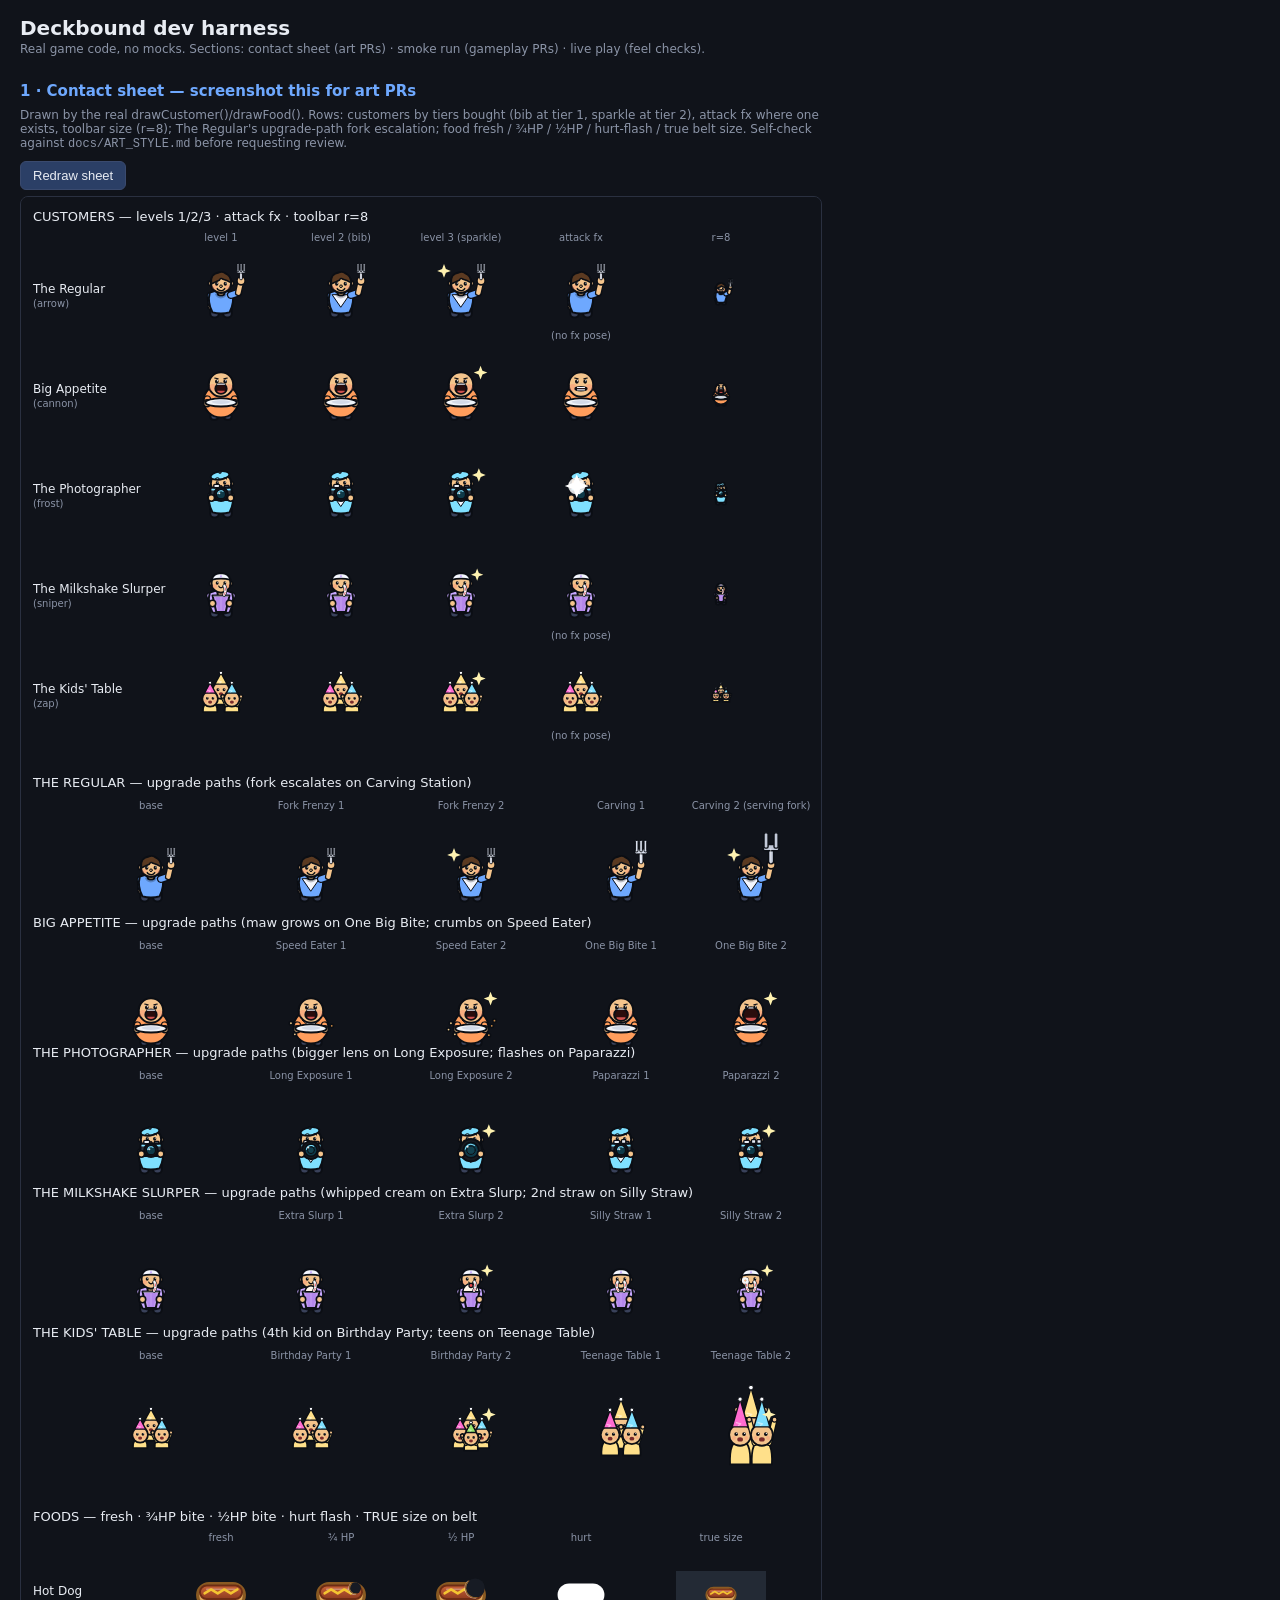
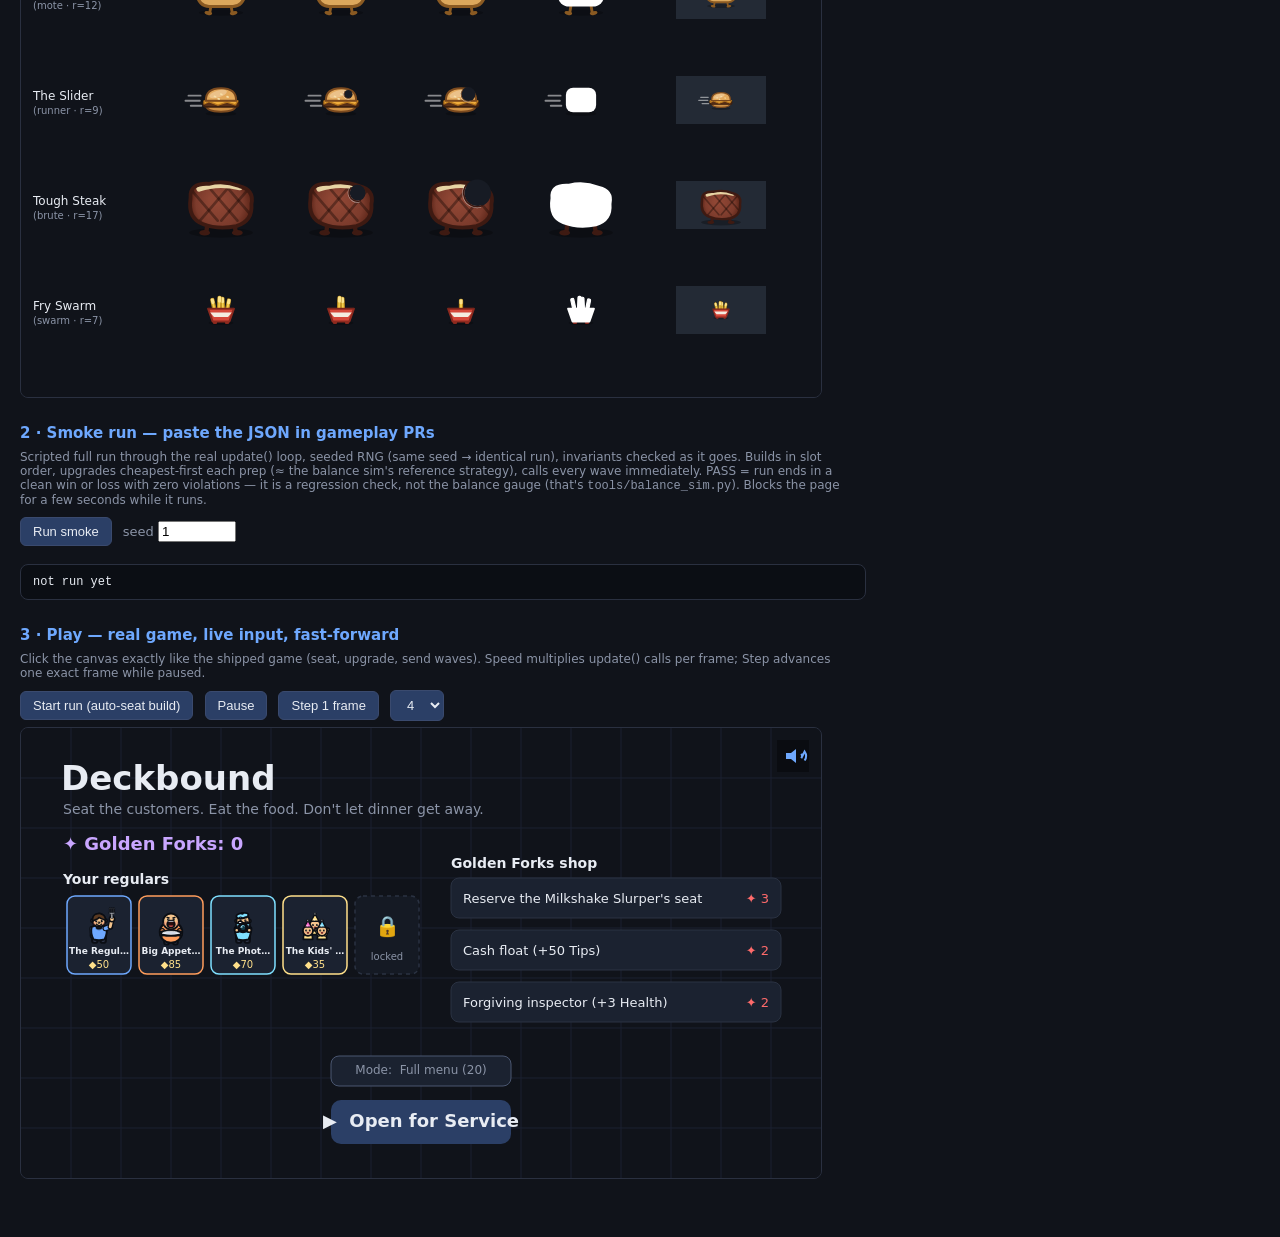
==== tools/dev/harness.html @ 26c29017 "Kids' Table signatures: the 4th kid + the teen glow-up (Issue #54 PR 4) Birthday Party t2 raises max" ====
<!DOCTYPE html>
<!--
  Deckbound dev harness — the self-serve verification tool for agents (and
  curious humans). Loads the REAL game code (../../balance.data.js + the
  ../../src/*.js modules, no copies, no mocks) and gives three things:

    1. CONTACT SHEET — every customer (levels 1/2/3, attack fx, toolbar size) and
       every food (fresh / ¾HP / ½HP / hurt / true belt size) drawn by the real
       drawCustomer()/drawFood() onto one canvas. Screenshot THIS for art PRs —
       one image, one review round, instead of per-asset back-and-forth.

    2. SMOKE RUN — plays a full scripted run through the real update() loop with
       a SEEDED RNG (same seed → same run, so a repro is a URL), checking
       invariants every few steps (currency ≥ 0, lives in range, finite enemy
       state, legal phases). Prints a JSON verdict. Paste that JSON in gameplay
       PRs.

    3. PLAY — the real game, live input, with a speed multiplier and
       frame-stepping. The page freezes the game's own rAF loop at boot and
       drives update()/render() itself, so fast-forward and stepping stay exact.

  URL params (all optional):
    ?mode=sheet | smoke | play      auto-run that section on load
    &seed=1                         RNG seed (smoke always seeds; play seeds if given)
    &build=arrow,cannon,frost,arrow tower ids placed in slot order (default = the
                                    balance sim's reference board)
    &paths=stat | signature         which upgrade path each tower takes in the smoke
                                    (default stat; signature exercises the tier-2 mechanics)
    &speed=4                        play-mode updates per frame (1/2/4/8)

  Serve the repo root (python3 -m http.server) and open
    http://localhost:PORT/tools/dev/harness.html?mode=sheet
  Dev tool only — not part of the game; safe to ignore in production.
-->
<html lang="en">
<head>
<meta charset="UTF-8" />
<meta name="viewport" content="width=device-width, initial-scale=1.0" />
<title>Deckbound dev harness</title>
<style>
  :root { --bg:#10131a; --panel:#171b24; --ink:#e8ecf3; --muted:#8b94a7; --accent:#6ea8fe; --good:#7dff9b; --bad:#ff6b6b; }
  body { margin:0; padding:16px 20px 60px; background:var(--bg); color:var(--ink);
         font-family: system-ui, -apple-system, "Segoe UI", Roboto, sans-serif; }
  h1 { font-size:20px; margin:0 0 2px; }
  h2 { font-size:15px; margin:26px 0 8px; color:var(--accent); }
  p.hint { color:var(--muted); font-size:12px; margin:2px 0 10px; max-width:820px; }
  canvas { background:var(--panel); border:1px solid #2a3040; border-radius:8px; display:block; }
  button, select { background:#2b3f66; color:var(--ink); border:1px solid #3a4a6e; border-radius:6px;
                   padding:6px 12px; font-size:13px; cursor:pointer; margin:0 6px 6px 0; }
  button:hover { background:#37518a; }
  pre { background:#0b0e14; border:1px solid #2a3040; border-radius:8px; padding:10px 12px;
        font-size:12px; max-width:820px; overflow-x:auto; white-space:pre-wrap; }
  .pass { color:var(--good); } .fail { color:var(--bad); }
</style>
</head>
<body>
<h1>Deckbound dev harness</h1>
<p class="hint">Real game code, no mocks. Sections: contact sheet (art PRs) · smoke run (gameplay PRs) · live play (feel checks).</p>

<!-- ============ 1) CONTACT SHEET ============ -->
<h2 id="sheet-title">1 · Contact sheet — screenshot this for art PRs</h2>
<p class="hint">Drawn by the real drawCustomer()/drawFood(). Rows: customers by tiers bought (bib at tier 1, sparkle at tier 2), attack fx where one exists, toolbar size (r=8); The Regular's upgrade-path fork escalation; food fresh / ¾HP / ½HP / hurt-flash / true belt size. Self-check against <code>docs/ART_STYLE.md</code> before requesting review.</p>
<button id="redraw-sheet">Redraw sheet</button>
<canvas id="sheet-canvas" width="800" height="1800"></canvas>

<!-- ============ 2) SMOKE RUN ============ -->
<h2 id="smoke-title">2 · Smoke run — paste the JSON in gameplay PRs</h2>
<p class="hint">Scripted full run through the real update() loop, seeded RNG (same seed → identical run), invariants checked as it goes. Builds in slot order, upgrades cheapest-first each prep (≈ the balance sim's reference strategy), calls every wave immediately. PASS = run ends in a clean win or loss with zero violations — it is a regression check, not the balance gauge (that's <code>tools/balance_sim.py</code>). Blocks the page for a few seconds while it runs.</p>
<button id="run-smoke">Run smoke</button>
<label style="font-size:13px;color:var(--muted)">seed <input id="smoke-seed" type="number" value="1" style="width:70px"></label>
<pre id="smoke-out">not run yet</pre>

<!-- ============ 3) PLAY ============ -->
<h2 id="play-title">3 · Play — real game, live input, fast-forward</h2>
<p class="hint">Click the canvas exactly like the shipped game (seat, upgrade, send waves). Speed multiplies update() calls per frame; Step advances one exact frame while paused.</p>
<button id="play-start">Start run (auto-seat build)</button>
<button id="play-pause">Pause</button>
<button id="play-step">Step 1 frame</button>
<select id="play-speed"><option>1</option><option>2</option><option selected>4</option><option>8</option></select>
<canvas id="game-canvas" width="800" height="450"></canvas>

<!-- Freeze the game's own rAF loop BEFORE src/main.js boots: startGameLoop()
     runs at DOMContentLoaded and would otherwise fight the harness driver. The
     harness restores real rAF for its own loop after boot. -->
<script>
  window.__realRAF = window.requestAnimationFrame.bind(window);
  window.requestAnimationFrame = function () { return 0; };
</script>
<script src="../../balance.data.js"></script>
<script src="../../src/data.js"></script>
<script src="../../src/engine.js"></script>
<script src="../../src/audio.js"></script>
<script src="../../src/art.js"></script>
<script src="../../src/render.js"></script>
<script src="../../src/main.js"></script>

<script>
(function () {
  "use strict";

  const params = new URLSearchParams(location.search);
  const DEFAULT_BUILD = ["arrow", "cannon", "frost", "arrow"];   // = the sim's reference board
  // Reference upgrade strategy (mirrors tools/balance_sim.py + tools/sim.mjs): each
  // tower commits to one fixed path and buys its two tiers cheapest-next-first.
  const SIM_PATHS = { arrow: "carvingStation", cannon: "oneBigBite", frost: "longExposure", sniper: "extraSlurp", zap: "teenageTable" };
  // The signature path per tower — ?paths=signature drives the smoke down these so
  // it exercises the tier-2 mechanics (pierce, crumb, knockback, …), not just stats.
  const SIGNATURE_PATHS = { arrow: "forkFrenzy", cannon: "speedEater", frost: "paparazzi", sniper: "sillyStraw", zap: "birthdayParty" };
  const pathMapFor = mode => (mode === "signature" ? SIGNATURE_PATHS : SIM_PATHS);
  const parsePaths = () => (params.get("paths") === "signature" ? "signature" : "stat");
  const parseBuild = () => {
    const raw = (params.get("build") || "").split(",").map(s => s.trim()).filter(Boolean);
    const valid = raw.filter(id => TOWER_BY_ID[id]);
    return valid.length ? valid : DEFAULT_BUILD;
  };

  // Deterministic RNG: swap Math.random for a seeded generator. The game only
  // calls Math.random at runtime (spawn shuffle, jitter, particles), never at
  // load, so seeding just-in-time makes whole runs reproducible.
  function mulberry32(a) {
    return function () {
      a |= 0; a = (a + 0x6D2B79F5) | 0;
      let t = Math.imul(a ^ (a >>> 15), 1 | a);
      t = (t + Math.imul(t ^ (t >>> 7), 61 | t)) ^ t;
      return ((t ^ (t >>> 14)) >>> 0) / 4294967296;
    };
  }

  /* ---------------- 1) Contact sheet ---------------- */

  function drawSheet() {
    const c = document.getElementById("sheet-canvas");
    const ctx = c.getContext("2d");
    ctx.clearRect(0, 0, c.width, c.height);
    ctx.fillStyle = "#10131a"; ctx.fillRect(0, 0, c.width, c.height);

    const label = (text, x, y, size = 10, color = "#8b94a7", align = "center") => {
      ctx.fillStyle = color; ctx.font = size + "px system-ui, sans-serif";
      ctx.textAlign = align; ctx.fillText(text, x, y); ctx.textAlign = "left";
    };
    const title = (text, y) => label(text, 12, y, 13, "#e8ecf3", "left");

    // --- Customers: one row each; cols L1, L2, L3, fx, toolbar size ---
    title("CUSTOMERS — levels 1/2/3 · attack fx · toolbar r=8", 24);
    const custCols = [200, 320, 440, 560, 700];
    const colHead = ["level 1", "level 2 (bib)", "level 3 (sparkle)", "attack fx", "r=8"];
    custCols.forEach((x, i) => label(colHead[i], x, 44));
    // fx states only exist for these two; others just show their base pose.
    const FX = { cannon: { bite: 0.8 }, frost: { firing: true } };
    TOWER_ORDER.forEach((id, row) => {
      const def = TOWER_BY_ID[id];
      const cy = 96 + row * 100;
      label(def.name, 12, cy, 12, "#e8ecf3", "left");
      label("(" + id + ")", 12, cy + 14, 10, "#8b94a7", "left");
      [1, 2, 3].forEach((lv, col) => drawCustomer(ctx, id, custCols[col], cy, 17, def.color, { level: lv }));
      drawCustomer(ctx, id, custCols[3], cy, 17, def.color, { level: 1, ...(FX[id] || {}) });
      if (!FX[id]) label("(no fx pose)", custCols[3], cy + 46);
      drawCustomer(ctx, id, custCols[4], cy, 8, def.color, { level: 1 });
    });

    // --- The Regular: upgrade-PATH art states (PR 1 vertical slice) ---
    // Carving Station escalates the fork (bigger at tier 1, large two-tine serving
    // fork at tier 2); Fork Frenzy keeps the everyday fork (its tier-2 pierce is a
    // projectile, not customer art). Bib appears at tier 1, sparkle at tier 2.
    const rpY = 590;
    title("THE REGULAR — upgrade paths (fork escalates on Carving Station)", rpY);
    const rpCols = [130, 290, 450, 600, 730];
    const rpHead = ["base", "Fork Frenzy 1", "Fork Frenzy 2", "Carving 1", "Carving 2 (serving fork)"];
    rpCols.forEach((x, i) => label(rpHead[i], x, rpY + 22));
    const rpStates = [
      { level: 1 },
      { level: 2, path: "forkFrenzy", tier: 1 },
      { level: 3, path: "forkFrenzy", tier: 2 },
      { level: 2, path: "carvingStation", tier: 1 },
      { level: 3, path: "carvingStation", tier: 2 },
    ];
    rpStates.forEach((st, i) => drawCustomer(ctx, "arrow", rpCols[i], rpY + 90, 17, TOWER_BY_ID.arrow.color, st));

    // --- Big Appetite: upgrade-PATH art states (PR 2 signatures) ---
    // One Big Bite grows the maw (bigger bite → the knockback path); Speed Eater
    // scatters more crumbs (fast, messy eater → the crumb-splash path). Bib at tier
    // 1, sparkle at tier 2, same as everyone.
    const bpY = 730;
    title("BIG APPETITE — upgrade paths (maw grows on One Big Bite; crumbs on Speed Eater)", bpY);
    const bpCols = [130, 290, 450, 600, 730];
    const bpHead = ["base", "Speed Eater 1", "Speed Eater 2", "One Big Bite 1", "One Big Bite 2"];
    bpCols.forEach((x, i) => label(bpHead[i], x, bpY + 22));
    const bpStates = [
      { level: 1 },
      { level: 2, path: "speedEater", tier: 1 },
      { level: 3, path: "speedEater", tier: 2 },
      { level: 2, path: "oneBigBite", tier: 1 },
      { level: 3, path: "oneBigBite", tier: 2 },
    ];
    bpStates.forEach((st, i) => drawCustomer(ctx, "cannon", bpCols[i], bpY + 92, 17, TOWER_BY_ID.cannon.color, st));

    // --- The Photographer: upgrade-PATH art states (PR 3 signatures) ---
    // Long Exposure deepens the lens (longer + stronger after-slow); Paparazzi adds
    // flash bulbs (freezes 2 dishes at once). Bib at tier 1, sparkle at tier 2.
    const phY = 860;
    title("THE PHOTOGRAPHER — upgrade paths (bigger lens on Long Exposure; flashes on Paparazzi)", phY);
    const phCols = [130, 290, 450, 600, 730];
    const phHead = ["base", "Long Exposure 1", "Long Exposure 2", "Paparazzi 1", "Paparazzi 2"];
    phCols.forEach((x, i) => label(phHead[i], x, phY + 22));
    const phStates = [
      { level: 1 },
      { level: 2, path: "longExposure", tier: 1 },
      { level: 3, path: "longExposure", tier: 2 },
      { level: 2, path: "paparazzi", tier: 1 },
      { level: 3, path: "paparazzi", tier: 2 },
    ];
    phStates.forEach((st, i) => drawCustomer(ctx, "frost", phCols[i], phY + 92, 17, TOWER_BY_ID.frost.color, st));

    // --- The Milkshake Slurper: upgrade-PATH art states (PR 3 signatures) ---
    // Extra Slurp mounds whipped cream (+ cherry) on the shake; Silly Straw adds a
    // second bendy straw (drains 2 dishes), with a loop at tier 2.
    const slY = 1000;
    title("THE MILKSHAKE SLURPER — upgrade paths (whipped cream on Extra Slurp; 2nd straw on Silly Straw)", slY);
    const slCols = [130, 290, 450, 600, 730];
    const slHead = ["base", "Extra Slurp 1", "Extra Slurp 2", "Silly Straw 1", "Silly Straw 2"];
    slCols.forEach((x, i) => label(slHead[i], x, slY + 22));
    const slStates = [
      { level: 1 },
      { level: 2, path: "extraSlurp", tier: 1 },
      { level: 3, path: "extraSlurp", tier: 2 },
      { level: 2, path: "sillyStraw", tier: 1 },
      { level: 3, path: "sillyStraw", tier: 2 },
    ];
    slStates.forEach((st, i) => drawCustomer(ctx, "sniper", slCols[i], slY + 92, 17, TOWER_BY_ID.sniper.color, st));

    // --- The Kids' Table: upgrade-PATH art states (PR 4 signatures) ---
    // Birthday Party t2 seats a 4th kid (4 hands); Teenage Table grows the whole
    // huddle into lanky teenagers (bigger, taller hats, longer arms).
    const ktY = 1140;
    title("THE KIDS' TABLE — upgrade paths (4th kid on Birthday Party; teens on Teenage Table)", ktY);
    const ktCols = [130, 290, 450, 600, 730];
    const ktHead = ["base", "Birthday Party 1", "Birthday Party 2", "Teenage Table 1", "Teenage Table 2"];
    ktCols.forEach((x, i) => label(ktHead[i], x, ktY + 22));
    const ktStates = [
      { level: 1 },
      { level: 2, path: "birthdayParty", tier: 1 },
      { level: 3, path: "birthdayParty", tier: 2 },
      { level: 2, path: "teenageTable", tier: 1 },
      { level: 3, path: "teenageTable", tier: 2 },
    ];
    ktStates.forEach((st, i) => drawCustomer(ctx, "zap", ktCols[i], ktY + 92, 17, TOWER_BY_ID.zap.color, st));

    // --- Foods: one row each; cols fresh, ¾HP, ½HP, hurt, true belt size ---
    const fy = 1350;
    title("FOODS — fresh · ¾HP bite · ½HP bite · hurt flash · TRUE size on belt", fy - 26);
    const foodCols = [200, 320, 440, 560, 700];
    const foodHead = ["fresh", "¾ HP", "½ HP", "hurt", "true size"];
    foodCols.forEach((x, i) => label(foodHead[i], x, fy - 6));
    Object.keys(ENEMY_TYPES).forEach((id, row) => {
      const et = ENEMY_TYPES[id];
      const cy = fy + 48 + row * 105;
      label(et.name, 12, cy, 12, "#e8ecf3", "left");
      label("(" + id + " · r=" + et.radius + ")", 12, cy + 14, 10, "#8b94a7", "left");
      const R = et.radius * 1.6;   // enlarged for inspection
      drawFood(ctx, id, foodCols[0], cy, R, et.color, et.edge, false, 0);
      drawFood(ctx, id, foodCols[1], cy, R, et.color, et.edge, false, 1);
      drawFood(ctx, id, foodCols[2], cy, R, et.color, et.edge, false, 2);
      drawFood(ctx, id, foodCols[3], cy, R, et.color, et.edge, true, 0);
      // true size on a belt-colored strip — the "reads at ~15px" check.
      ctx.fillStyle = "#232a35"; ctx.fillRect(foodCols[4] - 45, cy - 24, 90, 48);
      drawFood(ctx, id, foodCols[4], cy, et.radius, et.color, et.edge, false, 0);
    });
  }

  /* ---------------- 2) Smoke run ---------------- */

  function runSmoke(seed, build, pathMode = "stat") {
    const pathMap = pathMapFor(pathMode);
    const t0 = performance.now();
    const violations = [], errors = [];
    const realRandom = Math.random;
    Math.random = mulberry32(seed);
    let steps = 0;
    const STEP_CAP = 60 * 60 * 30;   // 30 sim-minutes — a run should end long before
    try {
      META = freshMeta();            // deterministic meta: base 4 towers, no perks
      chosenEndless = false;
      startRun();
      let nextSlot = 0;
      const check = () => {
        if (game.currency < 0) violations.push("currency " + game.currency + " < 0 @step " + steps);
        if (game.lives < 0 || game.lives > game.maxLives) violations.push("lives " + game.lives + " out of [0," + game.maxLives + "] @step " + steps);
        if (!["prep", "wave", "won", "lost"].includes(game.phase)) violations.push("illegal phase '" + game.phase + "' @step " + steps);
        for (const e of game.enemies) {
          if (!Number.isFinite(e.x) || !Number.isFinite(e.y) || !Number.isFinite(e.hp)) {
            violations.push("non-finite enemy state @step " + steps); break;
          }
        }
      };
      // Prep policy ≈ the sim's reference strategy: fill slots in build order as
      // affordable, then spend spare Tips on the cheapest upgrade, then call the wave.
      const prep = () => {
        while (nextSlot < SLOTS.length && nextSlot < build.length) {
          const id = build[nextSlot];
          if (game.currency < TOWER_BY_ID[id].cost) break;
          game.selectedType = id;
          tryBuild(nextSlot);
          nextSlot++;
        }
        for (;;) {
          // Only towers whose chosen path still has a next tier — guards a missing
          // id or a maxed/locked path so a future tower without a mapping won't crash.
          const cands = game.towers.filter(t => { const p = pathMap[t.typeId]; return p && nextTier(t, p); });
          if (!cands.length) break;
          const cost = t => nextTier(t, pathMap[t.typeId]).cost;
          const t = cands.reduce((a, b) => cost(a) <= cost(b) ? a : b);
          if (game.currency < cost(t)) break;
          tryUpgrade(t, pathMap[t.typeId]);
        }
      };
      while (steps < STEP_CAP && game.phase !== "won" && game.phase !== "lost") {
        if (game.phase === "prep") { prep(); startNextWave(); }
        update(STEP);
        steps++;
        if (steps % 6 === 0) check();
      }
      check();
      if (game.phase !== "won" && game.phase !== "lost") violations.push("run did not terminate within " + STEP_CAP + " steps");
    } catch (err) {
      errors.push(String(err && err.stack || err));
    } finally {
      Math.random = realRandom;
    }
    render();   // leave the end screen visible on the game canvas
    const last = game.lastRun || {};
    const result = {
      verdict: (violations.length === 0 && errors.length === 0) ? "PASS" : "FAIL",
      seed, paths: pathMode, build: build.join(","),
      outcome: game.phase,
      waveReached: last.wave != null ? last.wave : game.waveIndex + 1,
      dishesEaten: last.killed != null ? last.killed : game.killed,
      livesLeft: game.lives,
      tipsLeft: game.currency,
      steps, simMinutes: +(steps / 3600).toFixed(1),
      violations, errors,
      ms: Math.round(performance.now() - t0),
    };
    return result;
  }

  function smokeToPage(result) {
    const out = document.getElementById("smoke-out");
    out.textContent = JSON.stringify(result, null, 2);
    out.className = result.verdict === "PASS" ? "pass" : "fail";
    document.title = "SMOKE " + result.verdict + " — Deckbound harness";
    console.log("SMOKE_RESULT " + JSON.stringify(result));
  }

  /* ---------------- 3) Play driver ---------------- */

  const play = { on: false, speed: parseInt(params.get("speed") || "4", 10) || 4 };
  function playLoop() {
    if (play.on) {
      for (let i = 0; i < play.speed; i++) update(STEP);
      render();
    }
    window.__realRAF(playLoop);
  }
  function startPlay(build) {
    if (params.get("seed")) Math.random = mulberry32(parseInt(params.get("seed"), 10) || 1);
    META = freshMeta();
    startRun();
    // Auto-seat the build so a feel-check starts instantly; play on from there.
    let slot = 0;
    for (const id of build) {
      if (slot >= SLOTS.length || game.currency < TOWER_BY_ID[id].cost) break;
      game.selectedType = id;
      tryBuild(slot++);
    }
    play.on = true;
    render();
  }

  /* ---------------- boot ---------------- */

  window.addEventListener("DOMContentLoaded", () => {
    // main.js's DOMContentLoaded already ran (registered first): canvas wired,
    // input live, its rAF loop dead thanks to the boot stub. Restore real rAF
    // for the harness driver.
    window.requestAnimationFrame = window.__realRAF;
    drawSheet();
    render();   // show the hub on the game canvas

    document.getElementById("redraw-sheet").addEventListener("click", drawSheet);
    document.getElementById("run-smoke").addEventListener("click", () => {
      const seed = parseInt(document.getElementById("smoke-seed").value, 10) || 1;
      smokeToPage(runSmoke(seed, parseBuild(), parsePaths()));
    });
    document.getElementById("play-start").addEventListener("click", () => startPlay(parseBuild()));
    document.getElementById("play-pause").addEventListener("click", (e) => {
      play.on = !play.on; e.target.textContent = play.on ? "Pause" : "Resume";
    });
    document.getElementById("play-step").addEventListener("click", () => { update(STEP); render(); });
    document.getElementById("play-speed").addEventListener("change", (e) => { play.speed = parseInt(e.target.value, 10); });
    playLoop();

    const mode = params.get("mode");
    if (mode === "sheet") document.getElementById("sheet-title").scrollIntoView();
    if (mode === "play") { startPlay(parseBuild()); document.getElementById("play-title").scrollIntoView(); }
    if (mode === "smoke") {
      document.getElementById("smoke-title").scrollIntoView();
      const seed = parseInt(params.get("seed") || "1", 10) || 1;
      document.getElementById("smoke-seed").value = seed;
      // defer one tick so the page paints before the synchronous run blocks
      setTimeout(() => smokeToPage(runSmoke(seed, parseBuild(), parsePaths())), 30);
    }
  });
})();
</script>
</body>
</html>
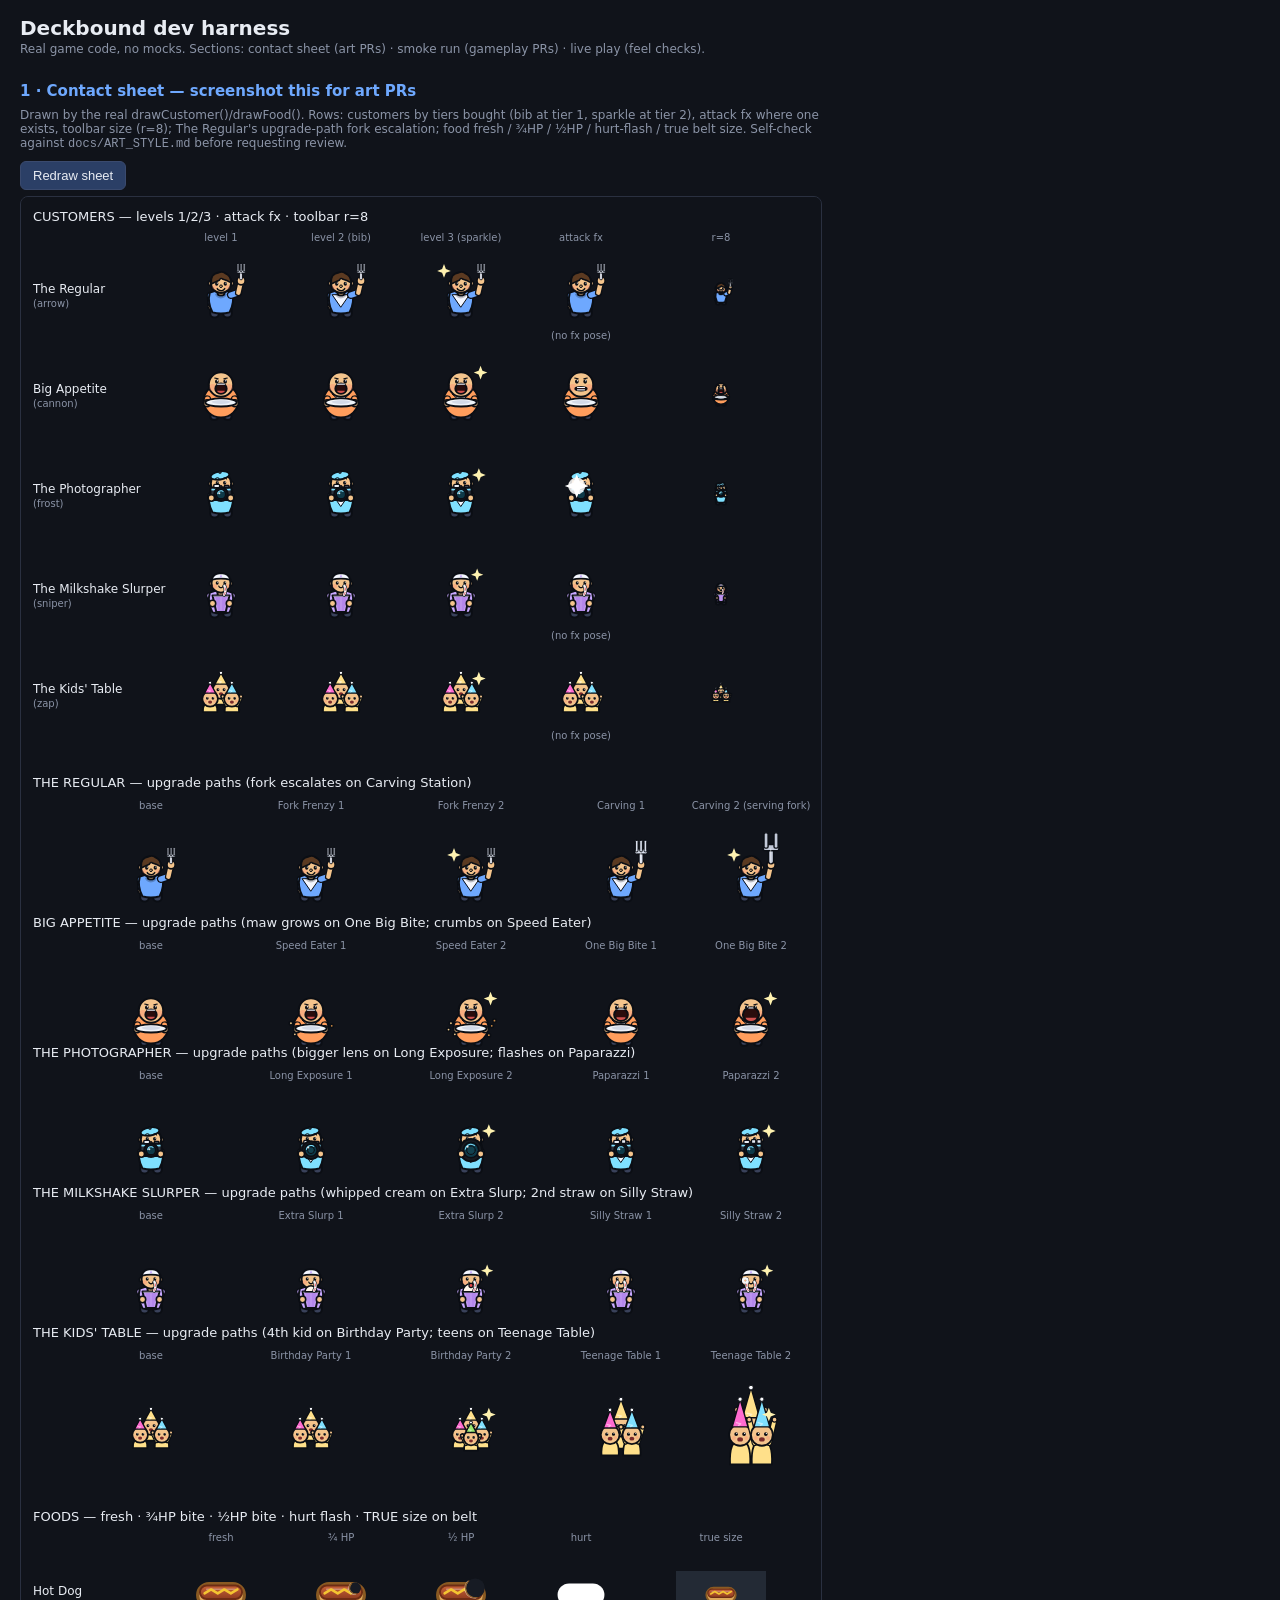
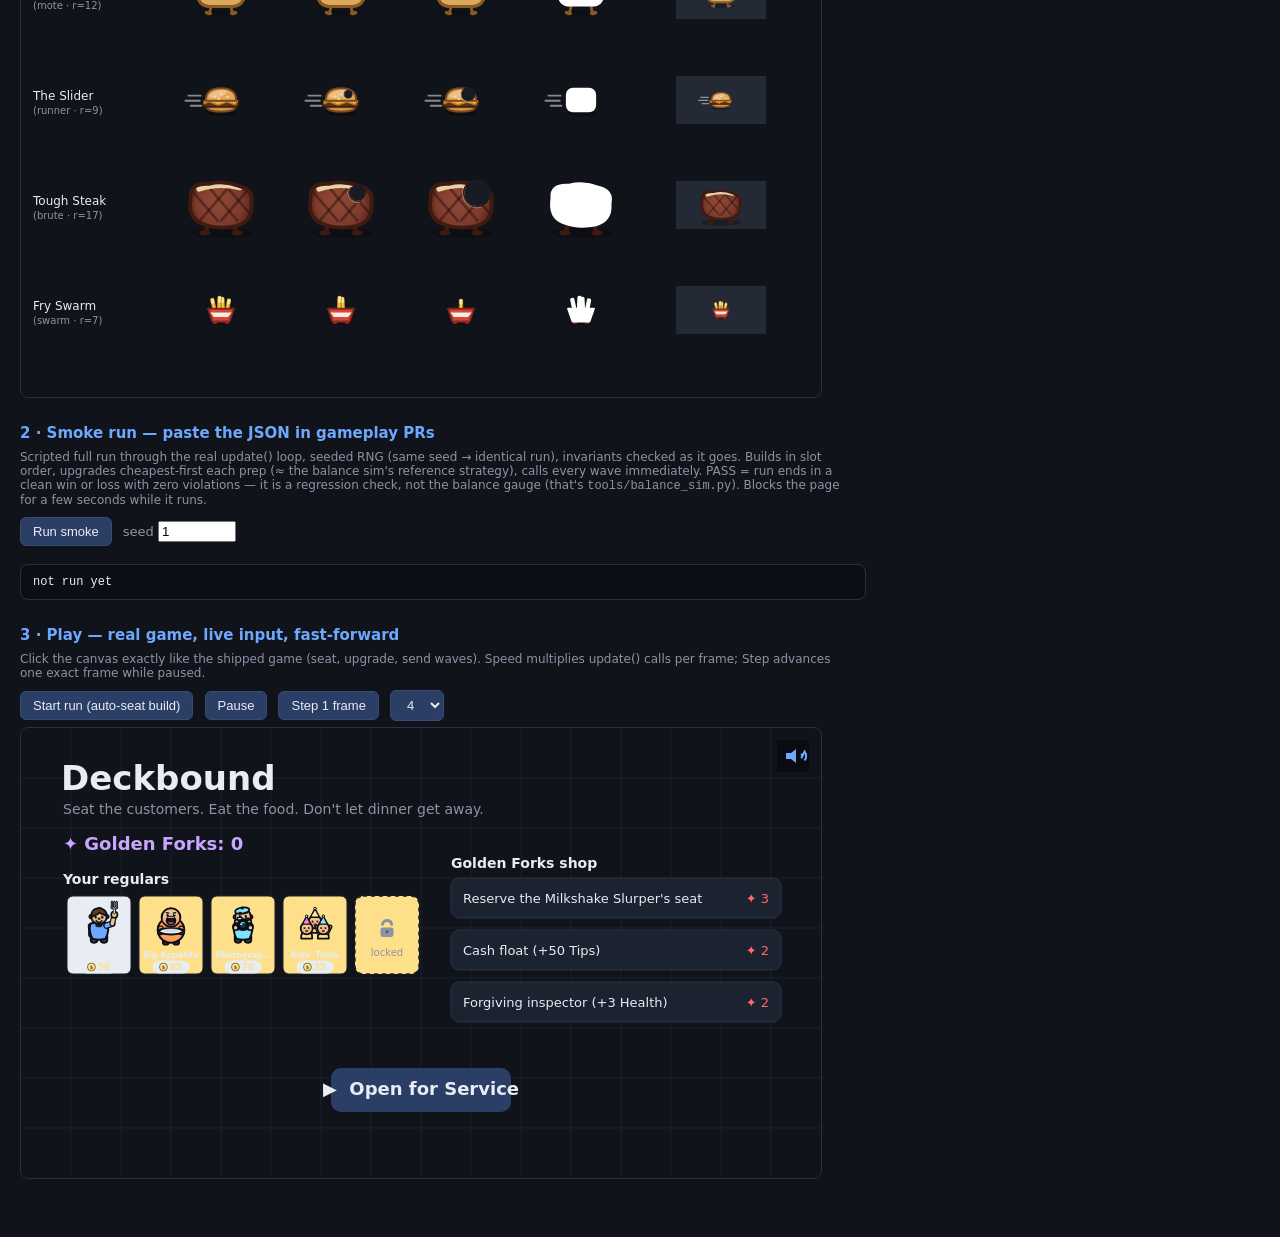
==== commit 4de53561: "Audio pass: bespoke tower/signature/economy sounds (Issue #64) Every tower sounds like its attack; a" ====
--- a/tools/dev/harness.html
+++ b/tools/dev/harness.html
@@ -20,7 +20,7 @@
        drives update()/render() itself, so fast-forward and stepping stay exact.
 
   URL params (all optional):
-    ?mode=sheet | smoke | play      auto-run that section on load
+    ?mode=sheet | smoke | play | sounds   auto-run that section on load
     &seed=1                         RNG seed (smoke always seeds; play seeds if given)
     &build=arrow,cannon,frost,arrow tower ids placed in slot order (default = the
                                     balance sim's reference board)
@@ -86,13 +86,17 @@
   window.__realRAF = window.requestAnimationFrame.bind(window);
   window.requestAnimationFrame = function () { return 0; };
 </script>
-<script src="../../balance.data.js"></script>
-<script src="../../src/data.js"></script>
-<script src="../../src/engine.js"></script>
-<script src="../../src/audio.js"></script>
-<script src="../../src/art.js"></script>
-<script src="../../src/render.js"></script>
-<script src="../../src/main.js"></script>
+<script>
+  // Cache-bust the game scripts so a warm browser can't serve STALE src during
+  // verification (this bit two prior sessions — the harness has no gen_balance
+  // ?v= stamps like index.html does). Date.now() forces a fresh fetch each load;
+  // document.write keeps the strict load order (data → engine → audio → art →
+  // render → main) that plain-globals boot depends on.
+  var __cb = "?cb=" + Date.now();
+  ["../../balance.data.js", "../../src/data.js", "../../src/engine.js", "../../src/audio.js",
+   "../../src/art.js", "../../src/render.js", "../../src/main.js"]
+    .forEach(function (s) { document.write('<script src="' + s + __cb + '"><\/script>'); });
+</script>
 
 <script>
 (function () {
@@ -269,37 +273,40 @@
 
   /* ---------------- 2) Smoke run ---------------- */
 
-  function runSmoke(seed, build, pathMode = "stat") {
+  function runSmoke(seed, build, pathMode = "stat", mapId = null) {
     const pathMap = pathMapFor(pathMode);
     const t0 = performance.now();
     const violations = [], errors = [];
     const realRandom = Math.random;
     Math.random = mulberry32(seed);
     let steps = 0;
-    const STEP_CAP = 60 * 60 * 30;   // 30 sim-minutes — a run should end long before
+    const STEP_CAP = 60 * 60 * 60;   // 60 sim-minutes — endless runs always end in
+                                     // defeat eventually; this is a generous safety bound
     try {
       META = freshMeta();            // deterministic meta: base 4 towers, no perks
-      chosenEndless = false;
+      loadMap(mapId);                // map platform: null -> default maps[0] (blueplate)
       startRun();
       let nextSlot = 0;
       const check = () => {
         if (game.currency < 0) violations.push("currency " + game.currency + " < 0 @step " + steps);
         if (game.lives < 0 || game.lives > game.maxLives) violations.push("lives " + game.lives + " out of [0," + game.maxLives + "] @step " + steps);
-        if (!["prep", "wave", "won", "lost"].includes(game.phase)) violations.push("illegal phase '" + game.phase + "' @step " + steps);
+        if (!["prep", "wave", "lost"].includes(game.phase)) violations.push("illegal phase '" + game.phase + "' @step " + steps);
         for (const e of game.enemies) {
           if (!Number.isFinite(e.x) || !Number.isFinite(e.y) || !Number.isFinite(e.hp)) {
             violations.push("non-finite enemy state @step " + steps); break;
           }
         }
       };
-      // Prep policy ≈ the sim's reference strategy: fill slots in build order as
+      // Prep policy ≈ the sim's reference strategy: build at the map's simAnchors
+      // (the former slot coordinates, in order — free placement has no slots) as
       // affordable, then spend spare Tips on the cheapest upgrade, then call the wave.
+      const anchors = MAP.simAnchors;
       const prep = () => {
-        while (nextSlot < SLOTS.length && nextSlot < build.length) {
+        while (nextSlot < anchors.length && nextSlot < build.length) {
           const id = build[nextSlot];
           if (game.currency < TOWER_BY_ID[id].cost) break;
           game.selectedType = id;
-          tryBuild(nextSlot);
+          tryBuild(anchors[nextSlot].x, anchors[nextSlot].y);
           nextSlot++;
         }
         for (;;) {
@@ -313,14 +320,14 @@
           tryUpgrade(t, pathMap[t.typeId]);
         }
       };
-      while (steps < STEP_CAP && game.phase !== "won" && game.phase !== "lost") {
+      while (steps < STEP_CAP && game.phase !== "lost") {
         if (game.phase === "prep") { prep(); startNextWave(); }
         update(STEP);
         steps++;
         if (steps % 6 === 0) check();
       }
       check();
-      if (game.phase !== "won" && game.phase !== "lost") violations.push("run did not terminate within " + STEP_CAP + " steps");
+      if (game.phase !== "lost") violations.push("run did not terminate within " + STEP_CAP + " steps");
     } catch (err) {
       errors.push(String(err && err.stack || err));
     } finally {
@@ -361,19 +368,89 @@
     }
     window.__realRAF(playLoop);
   }
-  function startPlay(build) {
+  function startPlay(build, mapId = null) {
     if (params.get("seed")) Math.random = mulberry32(parseInt(params.get("seed"), 10) || 1);
     META = freshMeta();
+    loadMap(mapId);   // map platform: null -> default maps[0] (diner)
     startRun();
     // Auto-seat the build so a feel-check starts instantly; play on from there.
+    // Seats go at the active map's simAnchors (free placement — no fixed slots).
+    const anchors = MAP.simAnchors;
     let slot = 0;
     for (const id of build) {
-      if (slot >= SLOTS.length || game.currency < TOWER_BY_ID[id].cost) break;
+      if (slot >= anchors.length || game.currency < TOWER_BY_ID[id].cost) break;
       game.selectedType = id;
-      tryBuild(slot++);
+      tryBuild(anchors[slot].x, anchors[slot].y);
+      slot++;
     }
     play.on = true;
     render();
+  }
+
+  /* ---------------- 4) Sound board (audio pass, Issue #64) ---------------- */
+  // The audio "contact sheet": every audio event with a play button. Buttons
+  // satisfy the AudioContext user-gesture rule; each click unlocks audio, clears
+  // the throttle so repeats always sound, then fires the event. 100% procedural
+  // Web Audio — no files. Audition the whole pass here in one review round.
+  function buildSoundBoard() {
+    const A = audio, ring = (fn) => { A.unlock(); A._last = {}; fn(); };
+    const rows = [
+      ["TOWER ATTACKS  (base + upgrade paths)", null],
+      ["The Regular — light fork tink", () => A.shoot("arrow", null)],
+      ["  Fork Frenzy — rapid fork flurry", () => A.shoot("arrow", "forkFrenzy")],
+      ["  Carving Station — heavier shink", () => A.shoot("arrow", "carvingStation")],
+      ["Big Appetite — ONE big wet CHOMP", () => A.shoot("cannon", null)],
+      ["The Photographer — shutter + flash", () => A.shoot("frost", null)],
+      ["  Long Exposure — slow, drawn-out shutter", () => A.shoot("frost", "longExposure")],
+      ["The Milkshake Slurper — straw slurp", () => A.shoot("sniper", null)],
+      ["  Extra Slurp — deeper gulp", () => A.shoot("sniper", "extraSlurp")],
+      ["  Silly Straw — two gurgling straws", () => A.shoot("sniper", "sillyStraw")],
+      ["The Kids' Table — grabby-hand pats", () => A.shoot("zap", null)],
+      ["  Teenage Table — lower, bored grabs", () => A.shoot("zap", "teenageTable")],
+      ["SIGNATURE EVENTS", null],
+      ["Speed Eater — crumb-scatter crunch", () => A.crumb()],
+      ["One Big Bite — ptooey (heavy dish, near)", () => A.knockback(0.6)],
+      ["One Big Bite — ptooey (light dish, far)", () => A.knockback(2)],
+      ["Paparazzi — double-shutter burst", () => { A.shoot("frost", "paparazzi"); A.doubleFreeze(); }],
+      ["Birthday Party — party-horn accent", () => A.fourthHand()],
+      ["ECONOMY", null],
+      ["Place — chair-scoot seating", () => A.place()],
+      ["Sell — cash-register cha-ching", () => A.sell()],
+      ["Build — confirm blip", () => A.build()],
+      ["Buy in shop — two-note", () => A.buy()],
+      ["Upgrade — order-up service bell", () => A.upgrade()],
+      ["Deny — nope", () => A.deny()],
+      ["Call wave", () => A.waveStart()],
+      ["COMBAT / RUN", null],
+      ["Bite hit (non-lethal)", () => A.hit()],
+      ["Kill — crunch + gulp", () => A.kill()],
+      ["Leak — wasted-meal trombone", () => A.leak()],
+      ["Shut down (lose)", () => A.lose()],
+    ];
+    const sec = document.createElement("section");
+    sec.id = "sounds-section";
+    sec.innerHTML = '<h2>4 · Sound board — audition the audio pass (#64)</h2>'
+      + '<p class="hint">Click any button to hear it. 100% procedural Web Audio, no files. '
+      + 'Everything routes through a shared limiter and repeat-heavy events are throttled.</p>';
+    const grid = document.createElement("div");
+    grid.style.cssText = "display:grid;grid-template-columns:repeat(auto-fill,minmax(300px,1fr));gap:6px;max-width:940px";
+    for (const [label, fn] of rows) {
+      if (!fn) {
+        const h = document.createElement("div");
+        h.textContent = label;
+        h.style.cssText = "grid-column:1/-1;margin-top:14px;font-weight:700;color:#8fd0ff;border-bottom:1px solid #2a3040;padding-bottom:3px";
+        grid.appendChild(h); continue;
+      }
+      const b = document.createElement("button");
+      b.textContent = "▶  " + label.trim();
+      b.style.cssText = "text-align:left;padding:8px 11px;cursor:pointer;white-space:nowrap;overflow:hidden;text-overflow:ellipsis";
+      b.addEventListener("click", () => ring(fn));
+      grid.appendChild(b);
+    }
+    sec.appendChild(grid);
+    const firstH2 = [...document.body.children].find((el) => el.tagName === "H2");
+    document.body.insertBefore(sec, firstH2 || null);
+    sec.scrollIntoView();
   }
 
   /* ---------------- boot ---------------- */
@@ -401,13 +478,14 @@
 
     const mode = params.get("mode");
     if (mode === "sheet") document.getElementById("sheet-title").scrollIntoView();
-    if (mode === "play") { startPlay(parseBuild()); document.getElementById("play-title").scrollIntoView(); }
+    if (mode === "play") { startPlay(parseBuild(), params.get("map")); document.getElementById("play-title").scrollIntoView(); }
+    if (mode === "sounds") buildSoundBoard();
     if (mode === "smoke") {
       document.getElementById("smoke-title").scrollIntoView();
       const seed = parseInt(params.get("seed") || "1", 10) || 1;
       document.getElementById("smoke-seed").value = seed;
       // defer one tick so the page paints before the synchronous run blocks
-      setTimeout(() => smokeToPage(runSmoke(seed, parseBuild(), parsePaths())), 30);
+      setTimeout(() => smokeToPage(runSmoke(seed, parseBuild(), parsePaths(), params.get("map"))), 30);
     }
   });
 })();
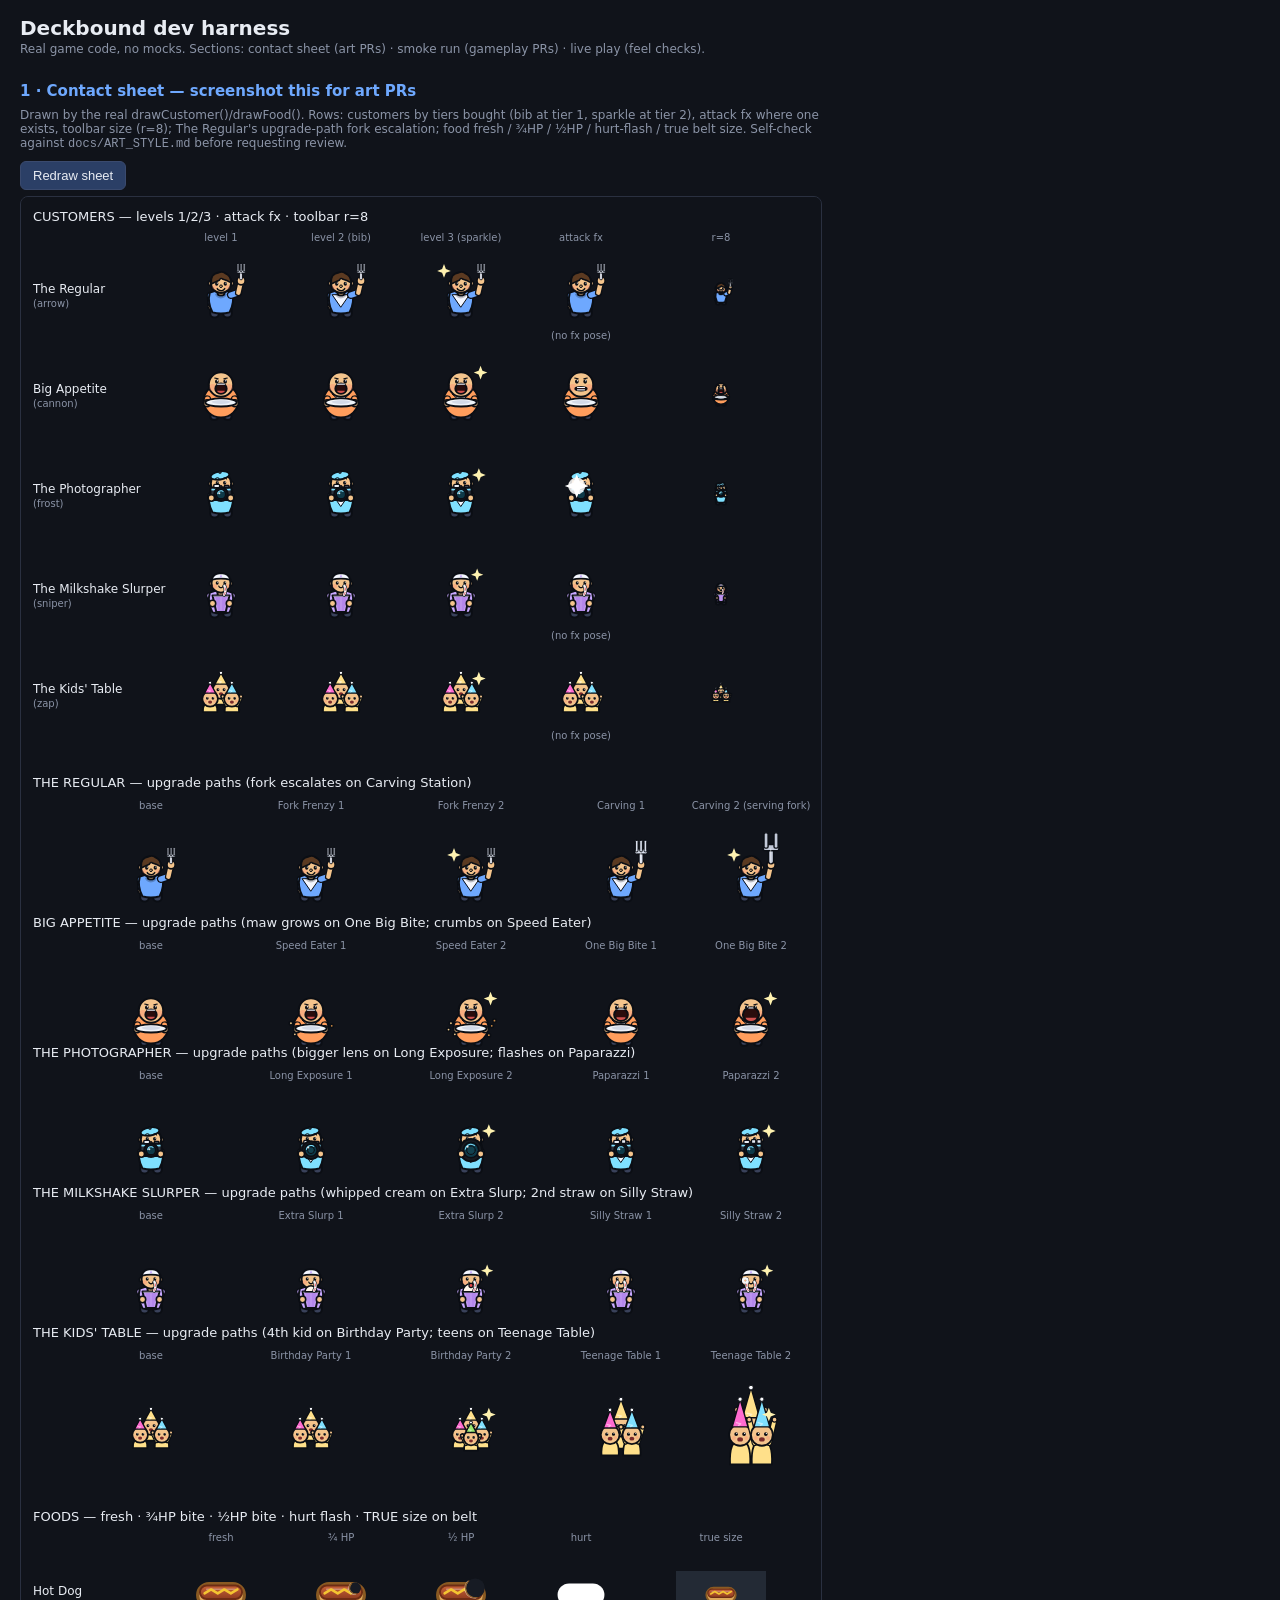
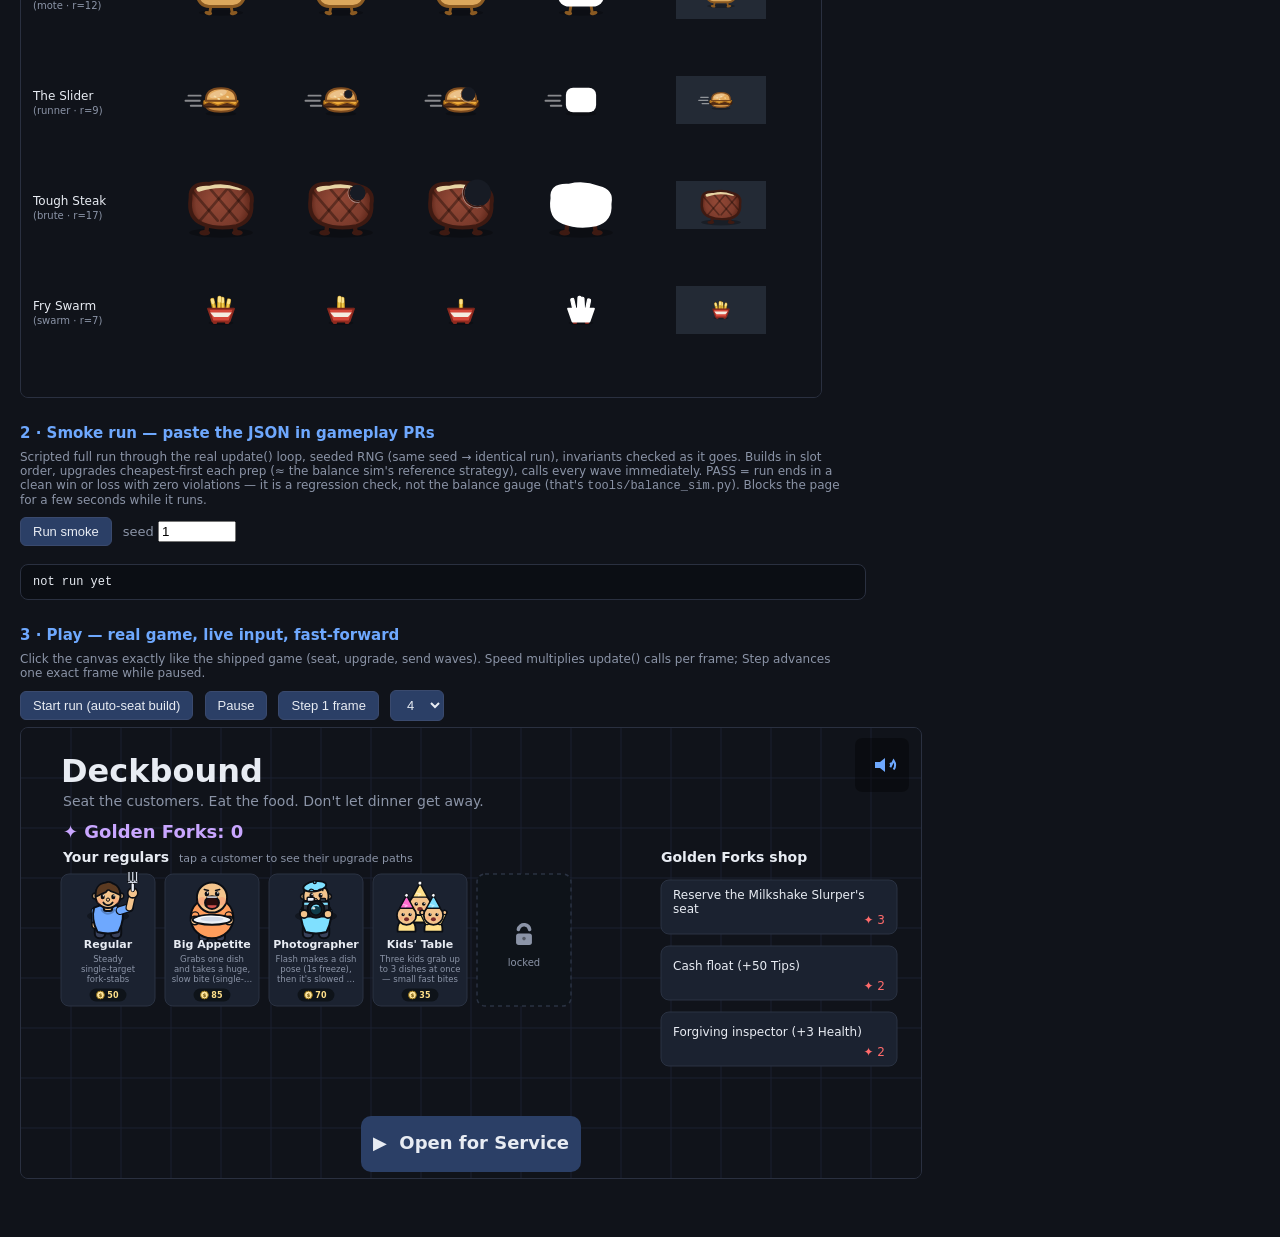
==== commit ea5d85c8: "Merge pull request #81 from TaySchub/feature/mobile-ui Mobile-first UI restructure: landscape rail +" ====
--- a/tools/dev/harness.html
+++ b/tools/dev/harness.html
@@ -77,7 +77,7 @@
 <button id="play-pause">Pause</button>
 <button id="play-step">Step 1 frame</button>
 <select id="play-speed"><option>1</option><option>2</option><option selected>4</option><option>8</option></select>
-<canvas id="game-canvas" width="800" height="450"></canvas>
+<canvas id="game-canvas" width="900" height="450"></canvas>   <!-- 900x450 design canvas (800x450 board + 100px rail), Issue #79 -->
 
 <!-- Freeze the game's own rAF loop BEFORE src/main.js boots: startGameLoop()
      runs at DOMContentLoaded and would otherwise fight the harness driver. The
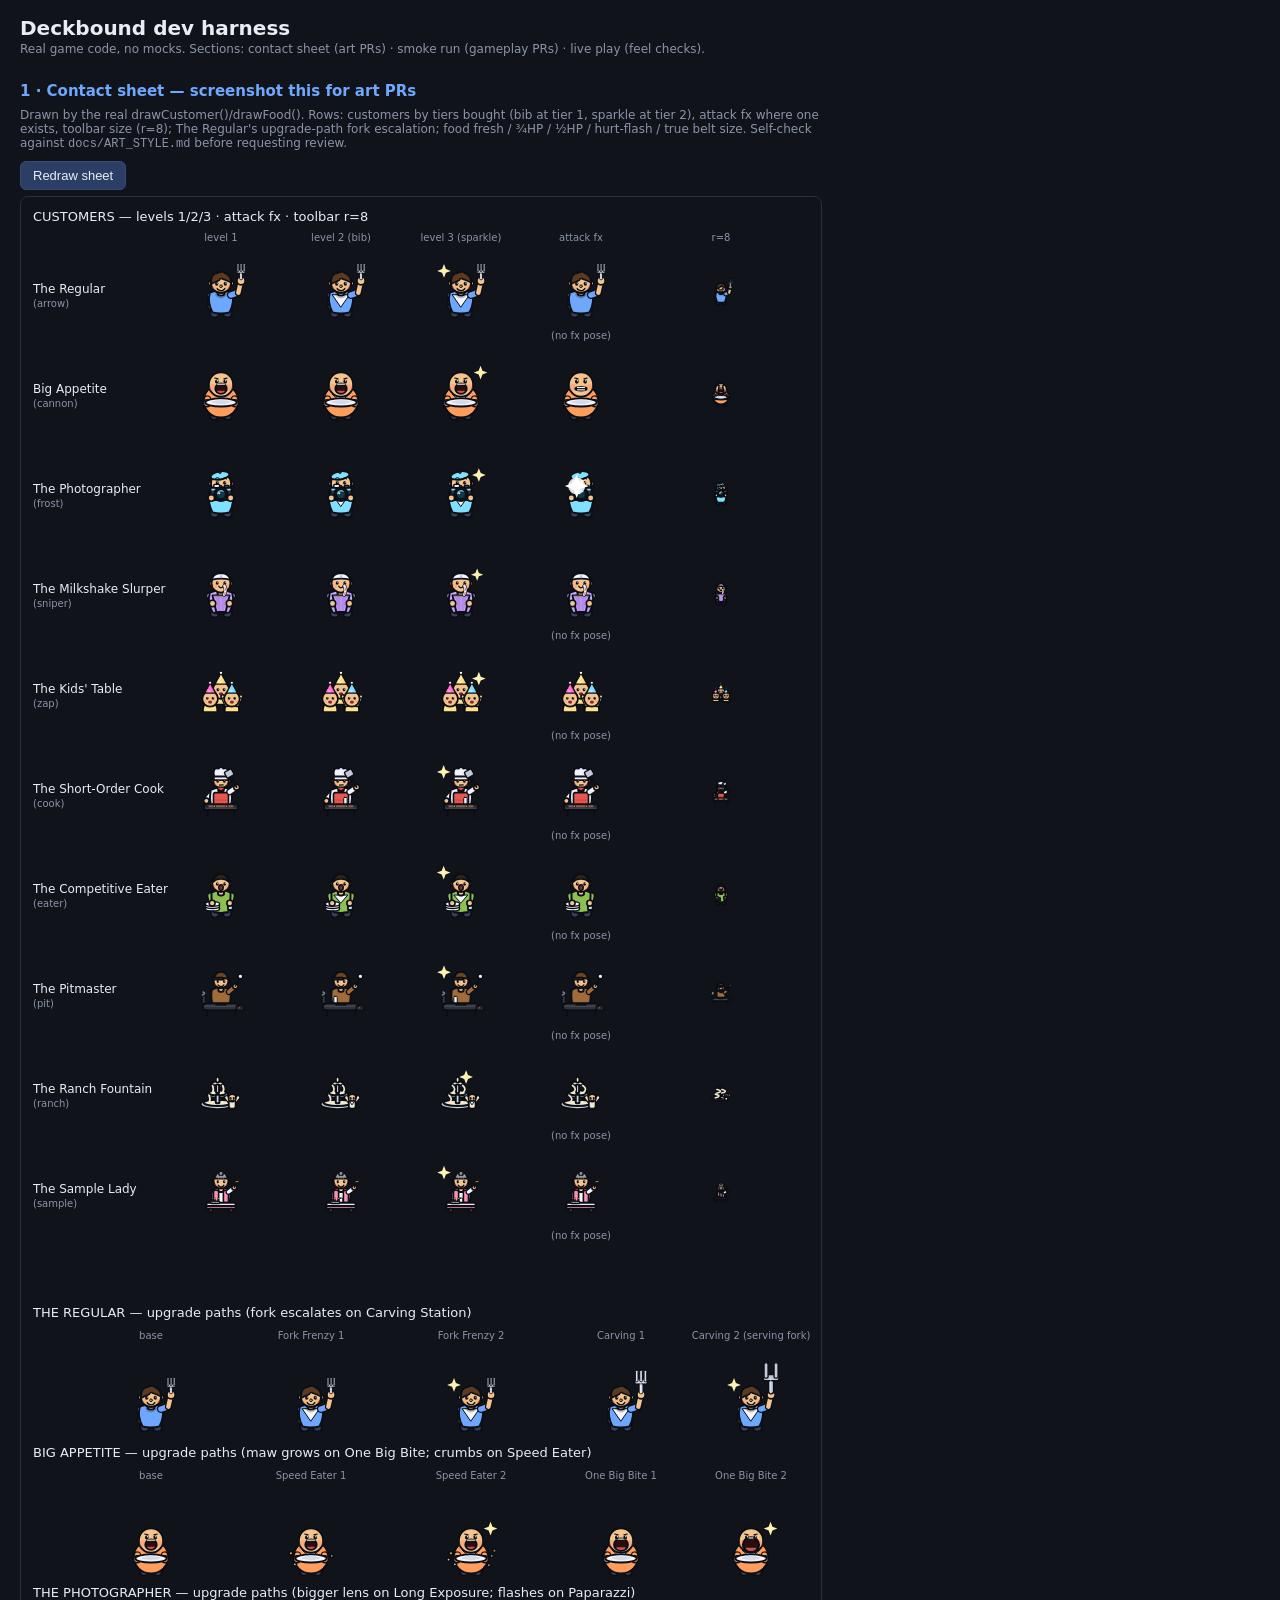
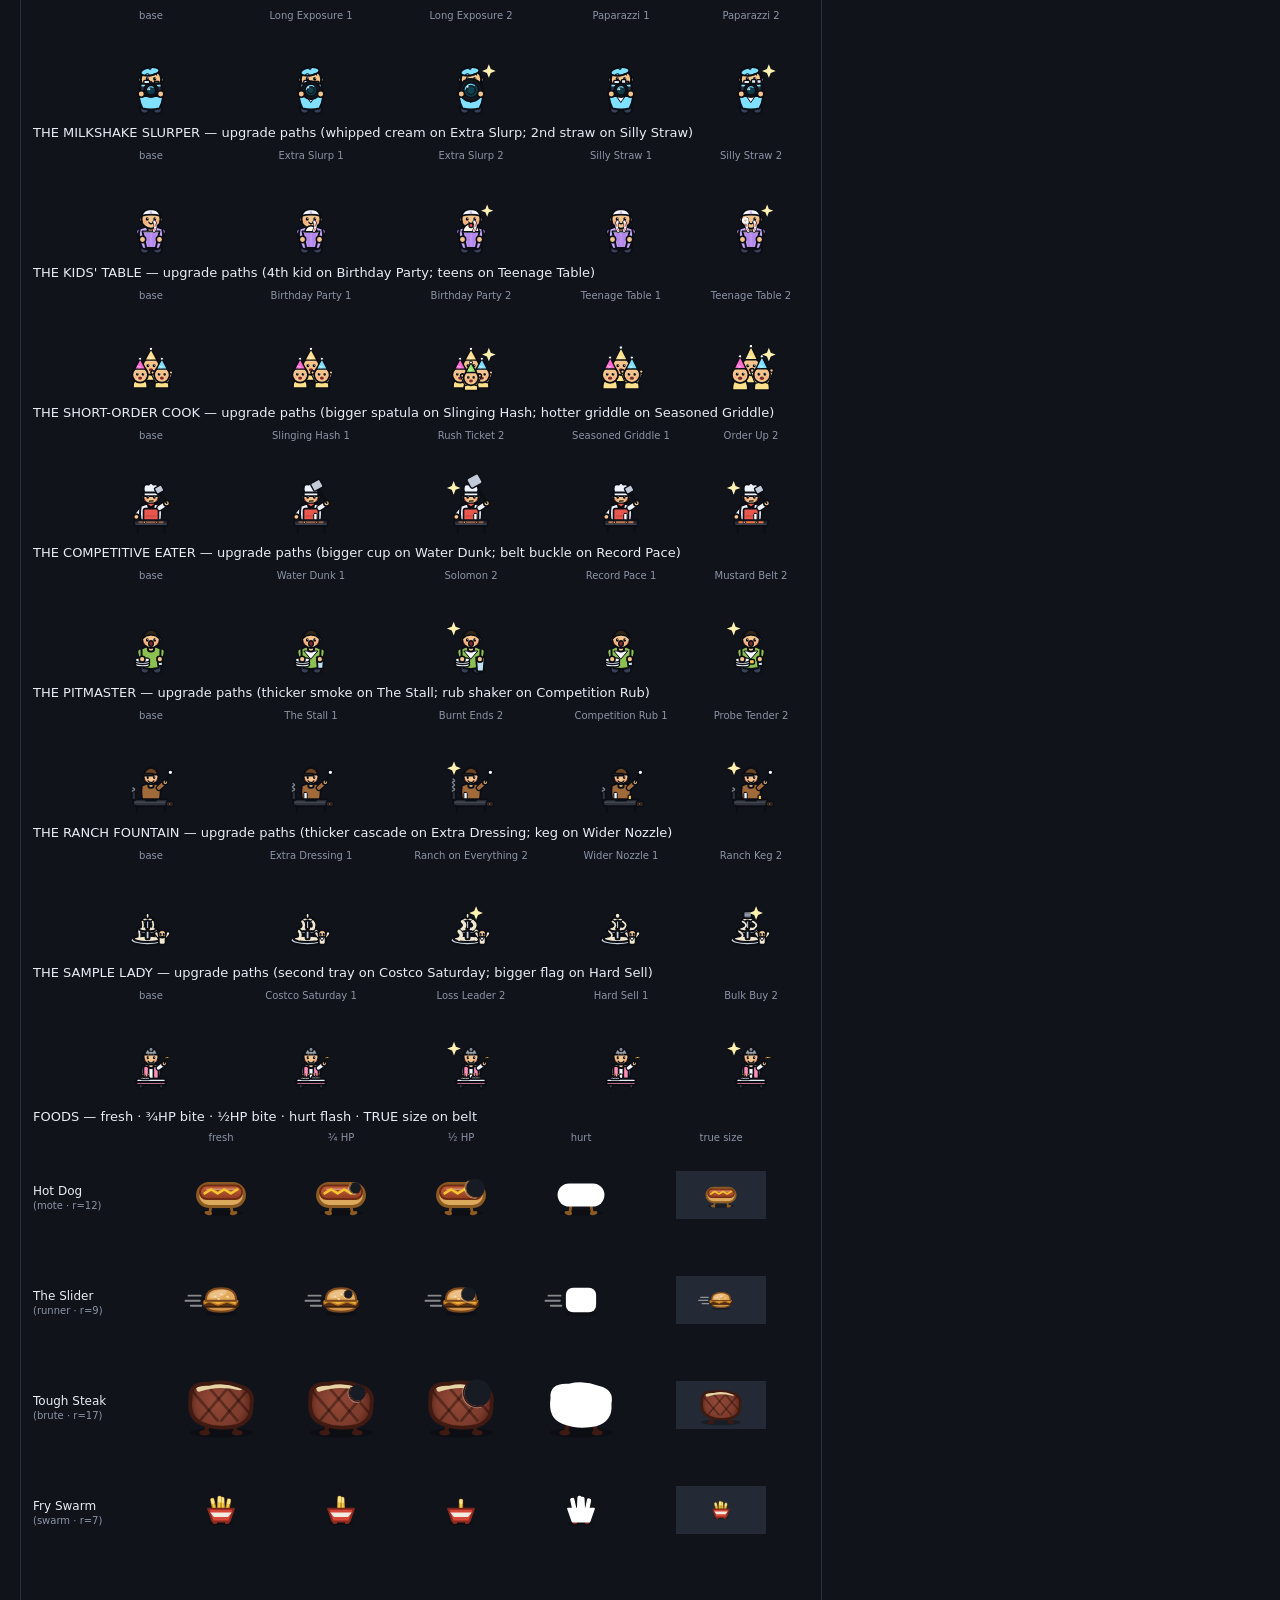
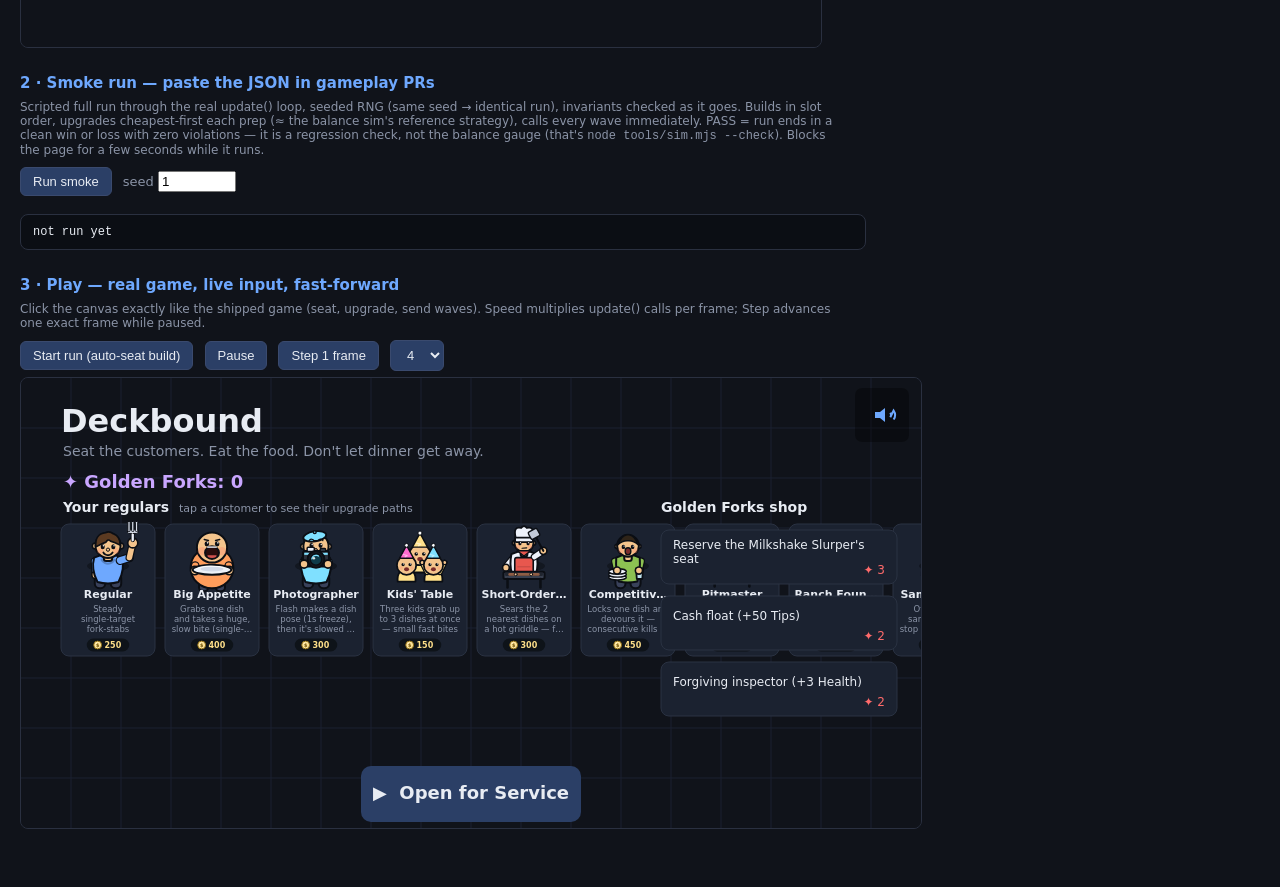
==== commit 06dc427d: "Three status towers: the Pitmaster, the Ranch Fountain, the Sample Lady (Roster Growth 2, stage 2) A" ====
--- a/tools/dev/harness.html
+++ b/tools/dev/harness.html
@@ -61,11 +61,11 @@
 <h2 id="sheet-title">1 · Contact sheet — screenshot this for art PRs</h2>
 <p class="hint">Drawn by the real drawCustomer()/drawFood(). Rows: customers by tiers bought (bib at tier 1, sparkle at tier 2), attack fx where one exists, toolbar size (r=8); The Regular's upgrade-path fork escalation; food fresh / ¾HP / ½HP / hurt-flash / true belt size. Self-check against <code>docs/ART_STYLE.md</code> before requesting review.</p>
 <button id="redraw-sheet">Redraw sheet</button>
-<canvas id="sheet-canvas" width="800" height="1800"></canvas>
+<canvas id="sheet-canvas" width="800" height="3050"></canvas>
 
 <!-- ============ 2) SMOKE RUN ============ -->
 <h2 id="smoke-title">2 · Smoke run — paste the JSON in gameplay PRs</h2>
-<p class="hint">Scripted full run through the real update() loop, seeded RNG (same seed → identical run), invariants checked as it goes. Builds in slot order, upgrades cheapest-first each prep (≈ the balance sim's reference strategy), calls every wave immediately. PASS = run ends in a clean win or loss with zero violations — it is a regression check, not the balance gauge (that's <code>tools/balance_sim.py</code>). Blocks the page for a few seconds while it runs.</p>
+<p class="hint">Scripted full run through the real update() loop, seeded RNG (same seed → identical run), invariants checked as it goes. Builds in slot order, upgrades cheapest-first each prep (≈ the balance sim's reference strategy), calls every wave immediately. PASS = run ends in a clean win or loss with zero violations — it is a regression check, not the balance gauge (that's <code>node tools/sim.mjs --check</code>). Blocks the page for a few seconds while it runs.</p>
 <button id="run-smoke">Run smoke</button>
 <label style="font-size:13px;color:var(--muted)">seed <input id="smoke-seed" type="number" value="1" style="width:70px"></label>
 <pre id="smoke-out">not run yet</pre>
@@ -104,8 +104,8 @@
 
   const params = new URLSearchParams(location.search);
   const DEFAULT_BUILD = ["arrow", "cannon", "frost", "arrow"];   // = the sim's reference board
-  // Reference upgrade strategy (mirrors tools/balance_sim.py + tools/sim.mjs): each
-  // tower commits to one fixed path and buys its two tiers cheapest-next-first.
+  // Reference upgrade strategy (mirrors tools/sim.mjs): each tower commits to
+  // one fixed path and buys its two tiers cheapest-next-first.
   const SIM_PATHS = { arrow: "carvingStation", cannon: "oneBigBite", frost: "longExposure", sniper: "extraSlurp", zap: "teenageTable" };
   // The signature path per tower — ?paths=signature drives the smoke down these so
   // it exercises the tier-2 mechanics (pierce, crumb, knockback, …), not just stats.
@@ -166,7 +166,7 @@
     // Carving Station escalates the fork (bigger at tier 1, large two-tine serving
     // fork at tier 2); Fork Frenzy keeps the everyday fork (its tier-2 pierce is a
     // projectile, not customer art). Bib appears at tier 1, sparkle at tier 2.
-    const rpY = 590;
+    const rpY = 1120;   // sections sit below ALL customer rows (96 + 10×100)
     title("THE REGULAR — upgrade paths (fork escalates on Carving Station)", rpY);
     const rpCols = [130, 290, 450, 600, 730];
     const rpHead = ["base", "Fork Frenzy 1", "Fork Frenzy 2", "Carving 1", "Carving 2 (serving fork)"];
@@ -184,7 +184,7 @@
     // One Big Bite grows the maw (bigger bite → the knockback path); Speed Eater
     // scatters more crumbs (fast, messy eater → the crumb-splash path). Bib at tier
     // 1, sparkle at tier 2, same as everyone.
-    const bpY = 730;
+    const bpY = 1260;
     title("BIG APPETITE — upgrade paths (maw grows on One Big Bite; crumbs on Speed Eater)", bpY);
     const bpCols = [130, 290, 450, 600, 730];
     const bpHead = ["base", "Speed Eater 1", "Speed Eater 2", "One Big Bite 1", "One Big Bite 2"];
@@ -201,7 +201,7 @@
     // --- The Photographer: upgrade-PATH art states (PR 3 signatures) ---
     // Long Exposure deepens the lens (longer + stronger after-slow); Paparazzi adds
     // flash bulbs (freezes 2 dishes at once). Bib at tier 1, sparkle at tier 2.
-    const phY = 860;
+    const phY = 1400;
     title("THE PHOTOGRAPHER — upgrade paths (bigger lens on Long Exposure; flashes on Paparazzi)", phY);
     const phCols = [130, 290, 450, 600, 730];
     const phHead = ["base", "Long Exposure 1", "Long Exposure 2", "Paparazzi 1", "Paparazzi 2"];
@@ -218,7 +218,7 @@
     // --- The Milkshake Slurper: upgrade-PATH art states (PR 3 signatures) ---
     // Extra Slurp mounds whipped cream (+ cherry) on the shake; Silly Straw adds a
     // second bendy straw (drains 2 dishes), with a loop at tier 2.
-    const slY = 1000;
+    const slY = 1540;
     title("THE MILKSHAKE SLURPER — upgrade paths (whipped cream on Extra Slurp; 2nd straw on Silly Straw)", slY);
     const slCols = [130, 290, 450, 600, 730];
     const slHead = ["base", "Extra Slurp 1", "Extra Slurp 2", "Silly Straw 1", "Silly Straw 2"];
@@ -235,7 +235,7 @@
     // --- The Kids' Table: upgrade-PATH art states (PR 4 signatures) ---
     // Birthday Party t2 seats a 4th kid (4 hands); Teenage Table grows the whole
     // huddle into lanky teenagers (bigger, taller hats, longer arms).
-    const ktY = 1140;
+    const ktY = 1680;
     title("THE KIDS' TABLE — upgrade paths (4th kid on Birthday Party; teens on Teenage Table)", ktY);
     const ktCols = [130, 290, 450, 600, 730];
     const ktHead = ["base", "Birthday Party 1", "Birthday Party 2", "Teenage Table 1", "Teenage Table 2"];
@@ -249,8 +249,91 @@
     ];
     ktStates.forEach((st, i) => drawCustomer(ctx, "zap", ktCols[i], ktY + 92, 17, TOWER_BY_ID.zap.color, st));
 
+    // --- The Short-Order Cook (Roster Growth 1) — a STATION with a person ---
+    // Slinging Hash grows the spatula (Rush Ticket = 3 sears); Seasoned Griddle
+    // runs the griddle hotter (Order Up = a chance to spatula-fling a dish back).
+    const ckY = 1820;
+    title("THE SHORT-ORDER COOK — upgrade paths (bigger spatula on Slinging Hash; hotter griddle on Seasoned Griddle)", ckY);
+    const ckCols = [130, 290, 450, 600, 730];
+    const ckHead = ["base", "Slinging Hash 1", "Rush Ticket 2", "Seasoned Griddle 1", "Order Up 2"];
+    ckCols.forEach((x, i) => label(ckHead[i], x, ckY + 22));
+    const ckStates = [
+      { level: 1 },
+      { level: 2, path: "slingingHash", tier: 1 },
+      { level: 3, path: "slingingHash", tier: 2 },
+      { level: 2, path: "seasonedGriddle", tier: 1 },
+      { level: 3, path: "seasonedGriddle", tier: 2 },
+    ];
+    ckStates.forEach((st, i) => drawCustomer(ctx, "cook", ckCols[i], ckY + 92, 17, TOWER_BY_ID.cook.color, st));
+
+    // --- The Competitive Eater (Roster Growth 1) — Slurper-derived table dressing ---
+    // Water Dunk grows the water cup (Solomon Method splits each bite); Record Pace
+    // raises the combo ceiling (Mustard Belt = a champion's buckle + bounty bonus).
+    const ceY = 1960;
+    title("THE COMPETITIVE EATER — upgrade paths (bigger cup on Water Dunk; belt buckle on Record Pace)", ceY);
+    const ceCols = [130, 290, 450, 600, 730];
+    const ceHead = ["base", "Water Dunk 1", "Solomon 2", "Record Pace 1", "Mustard Belt 2"];
+    ceCols.forEach((x, i) => label(ceHead[i], x, ceY + 22));
+    const ceStates = [
+      { level: 1 },
+      { level: 2, path: "waterDunk", tier: 1 },
+      { level: 3, path: "waterDunk", tier: 2 },
+      { level: 2, path: "recordPace", tier: 1 },
+      { level: 3, path: "recordPace", tier: 2 },
+    ];
+    ceStates.forEach((st, i) => drawCustomer(ctx, "eater", ceCols[i], ceY + 92, 17, TOWER_BY_ID.eater.color, st));
+
+    // --- The Pitmaster (Roster Growth 2) — a lone obsessive behind an offset smoker ---
+    // The Stall thickens the chimney smoke (Burnt Ends carryover); Competition Rub
+    // adds the rub shaker (Probe Tender execute).
+    const ptY = 2100;
+    title("THE PITMASTER — upgrade paths (thicker smoke on The Stall; rub shaker on Competition Rub)", ptY);
+    const ptCols = [130, 290, 450, 600, 730];
+    const ptHead = ["base", "The Stall 1", "Burnt Ends 2", "Competition Rub 1", "Probe Tender 2"];
+    ptCols.forEach((x, i) => label(ptHead[i], x, ptY + 22));
+    const ptStates = [
+      { level: 1 },
+      { level: 2, path: "theStall", tier: 1 },
+      { level: 3, path: "theStall", tier: 2 },
+      { level: 2, path: "competitionRub", tier: 1 },
+      { level: 3, path: "competitionRub", tier: 2 },
+    ];
+    ptStates.forEach((st, i) => drawCustomer(ctx, "pit", ptCols[i], ptY + 92, 17, TOWER_BY_ID.pit.color, st));
+
+    // --- The Ranch Fountain (Roster Growth 2) — a tall fountain + tiny superfan ---
+    // Extra Dressing thickens the cascade; Wider Nozzle mounts the keg at t2.
+    const rnY = 2240;
+    title("THE RANCH FOUNTAIN — upgrade paths (thicker cascade on Extra Dressing; keg on Wider Nozzle)", rnY);
+    const rnCols = [130, 290, 450, 600, 730];
+    const rnHead = ["base", "Extra Dressing 1", "Ranch on Everything 2", "Wider Nozzle 1", "Ranch Keg 2"];
+    rnCols.forEach((x, i) => label(rnHead[i], x, rnY + 22));
+    const rnStates = [
+      { level: 1 },
+      { level: 2, path: "extraDressing", tier: 1 },
+      { level: 3, path: "extraDressing", tier: 2 },
+      { level: 2, path: "widerNozzle", tier: 1 },
+      { level: 3, path: "widerNozzle", tier: 2 },
+    ];
+    rnStates.forEach((st, i) => drawCustomer(ctx, "ranch", rnCols[i], rnY + 92, 17, TOWER_BY_ID.ranch.color, st));
+
+    // --- The Sample Lady (Roster Growth 2) — a demo cart with toothpick trays ---
+    // Costco Saturday stacks a second tray; Hard Sell raises a bigger flag.
+    const smY = 2380;
+    title("THE SAMPLE LADY — upgrade paths (second tray on Costco Saturday; bigger flag on Hard Sell)", smY);
+    const smCols = [130, 290, 450, 600, 730];
+    const smHead = ["base", "Costco Saturday 1", "Loss Leader 2", "Hard Sell 1", "Bulk Buy 2"];
+    smCols.forEach((x, i) => label(smHead[i], x, smY + 22));
+    const smStates = [
+      { level: 1 },
+      { level: 2, path: "costcoSaturday", tier: 1 },
+      { level: 3, path: "costcoSaturday", tier: 2 },
+      { level: 2, path: "hardSell", tier: 1 },
+      { level: 3, path: "hardSell", tier: 2 },
+    ];
+    smStates.forEach((st, i) => drawCustomer(ctx, "sample", smCols[i], smY + 92, 17, TOWER_BY_ID.sample.color, st));
+
     // --- Foods: one row each; cols fresh, ¾HP, ½HP, hurt, true belt size ---
-    const fy = 1350;
+    const fy = 2550;
     title("FOODS — fresh · ¾HP bite · ½HP bite · hurt flash · TRUE size on belt", fy - 26);
     const foodCols = [200, 320, 440, 560, 700];
     const foodHead = ["fresh", "¾ HP", "½ HP", "hurt", "true size"];
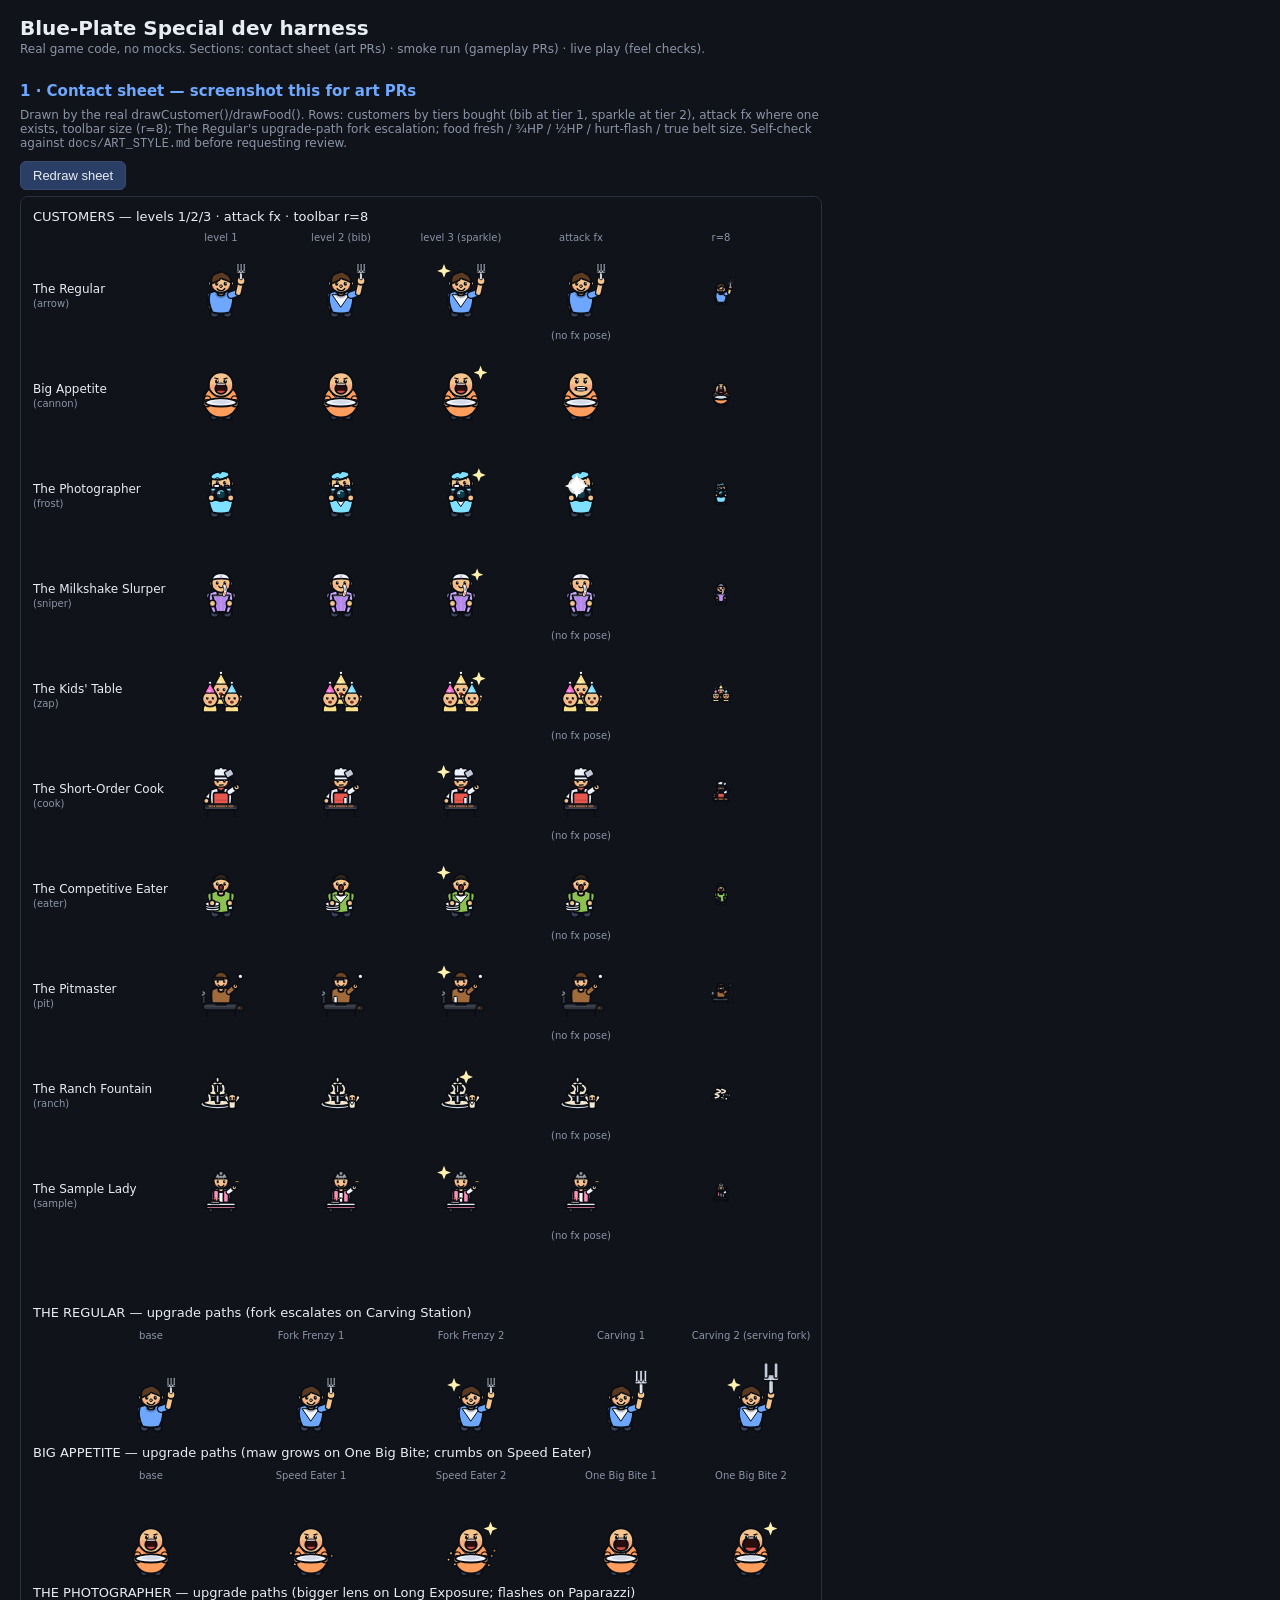
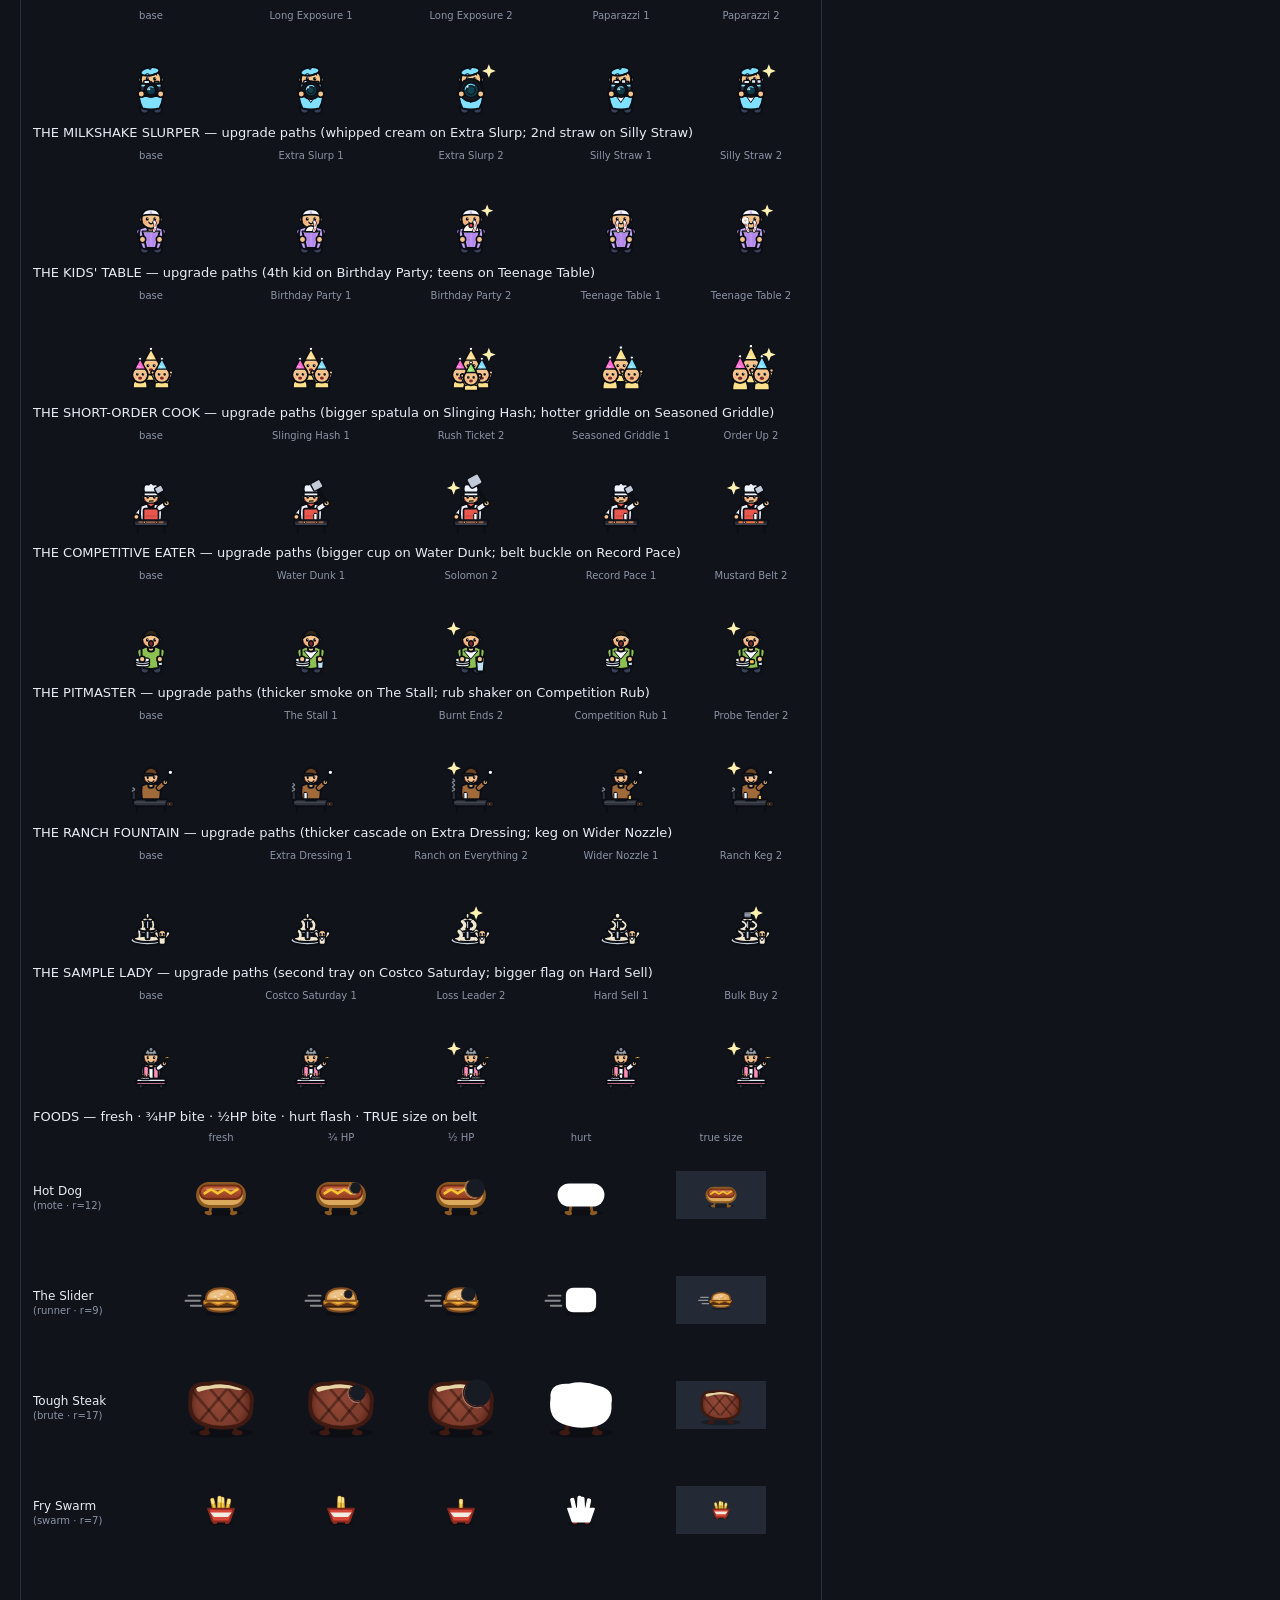
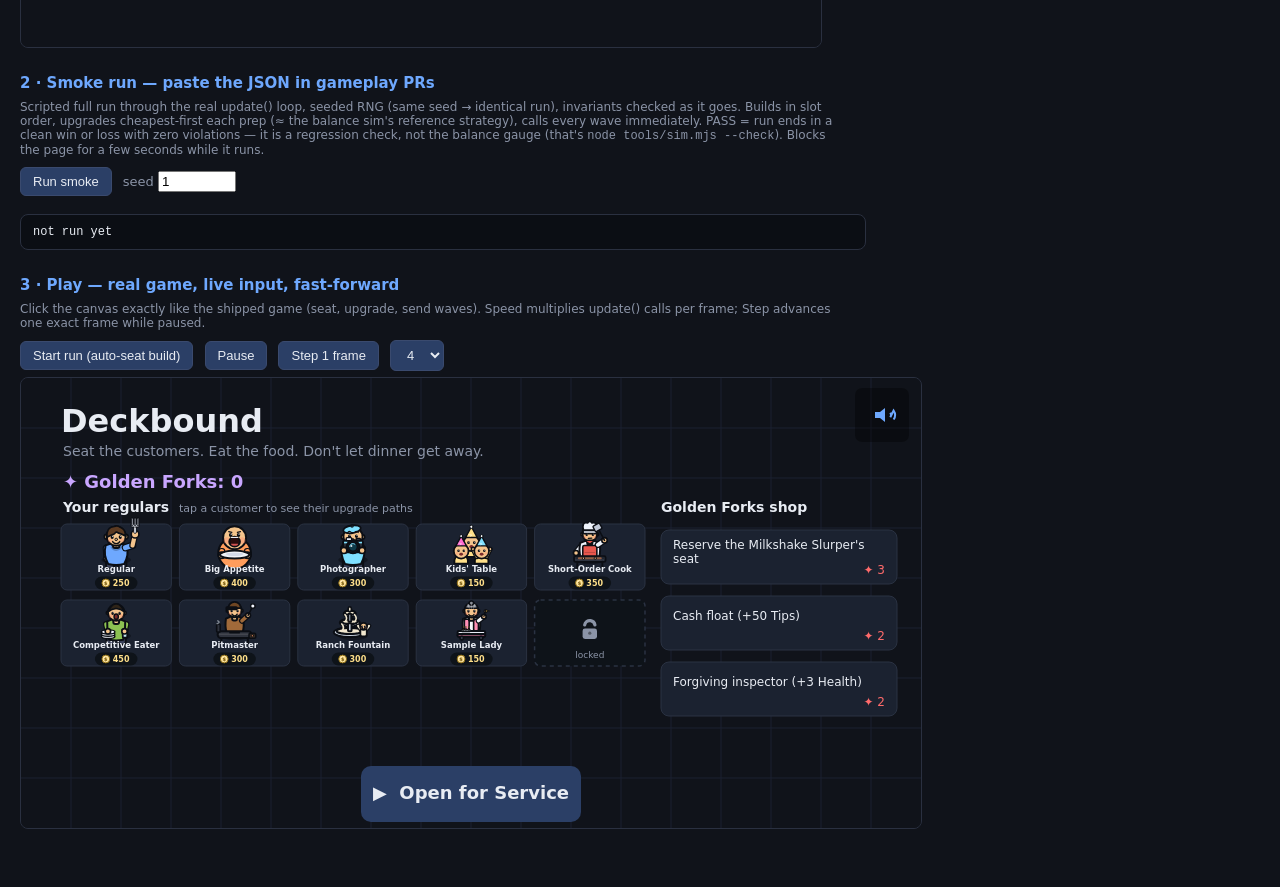
==== commit 3e5a28c5: "Display rename: Deckbound -> Blue-Plate Special; the flagship map becomes The Original (Issue #96, p" ====
--- a/tools/dev/harness.html
+++ b/tools/dev/harness.html
@@ -1,6 +1,6 @@
 <!DOCTYPE html>
 <!--
-  Deckbound dev harness — the self-serve verification tool for agents (and
+  Blue-Plate Special dev harness — the self-serve verification tool for agents (and
   curious humans). Loads the REAL game code (../../balance.data.js + the
   ../../src/*.js modules, no copies, no mocks) and gives three things:
 
@@ -36,7 +36,7 @@
 <head>
 <meta charset="UTF-8" />
 <meta name="viewport" content="width=device-width, initial-scale=1.0" />
-<title>Deckbound dev harness</title>
+<title>Blue-Plate Special dev harness</title>
 <style>
   :root { --bg:#10131a; --panel:#171b24; --ink:#e8ecf3; --muted:#8b94a7; --accent:#6ea8fe; --good:#7dff9b; --bad:#ff6b6b; }
   body { margin:0; padding:16px 20px 60px; background:var(--bg); color:var(--ink);
@@ -54,7 +54,7 @@
 </style>
 </head>
 <body>
-<h1>Deckbound dev harness</h1>
+<h1>Blue-Plate Special dev harness</h1>
 <p class="hint">Real game code, no mocks. Sections: contact sheet (art PRs) · smoke run (gameplay PRs) · live play (feel checks).</p>
 
 <!-- ============ 1) CONTACT SHEET ============ -->
@@ -437,7 +437,7 @@
     const out = document.getElementById("smoke-out");
     out.textContent = JSON.stringify(result, null, 2);
     out.className = result.verdict === "PASS" ? "pass" : "fail";
-    document.title = "SMOKE " + result.verdict + " — Deckbound harness";
+    document.title = "SMOKE " + result.verdict + " — Blue-Plate Special harness";
     console.log("SMOKE_RESULT " + JSON.stringify(result));
   }
 
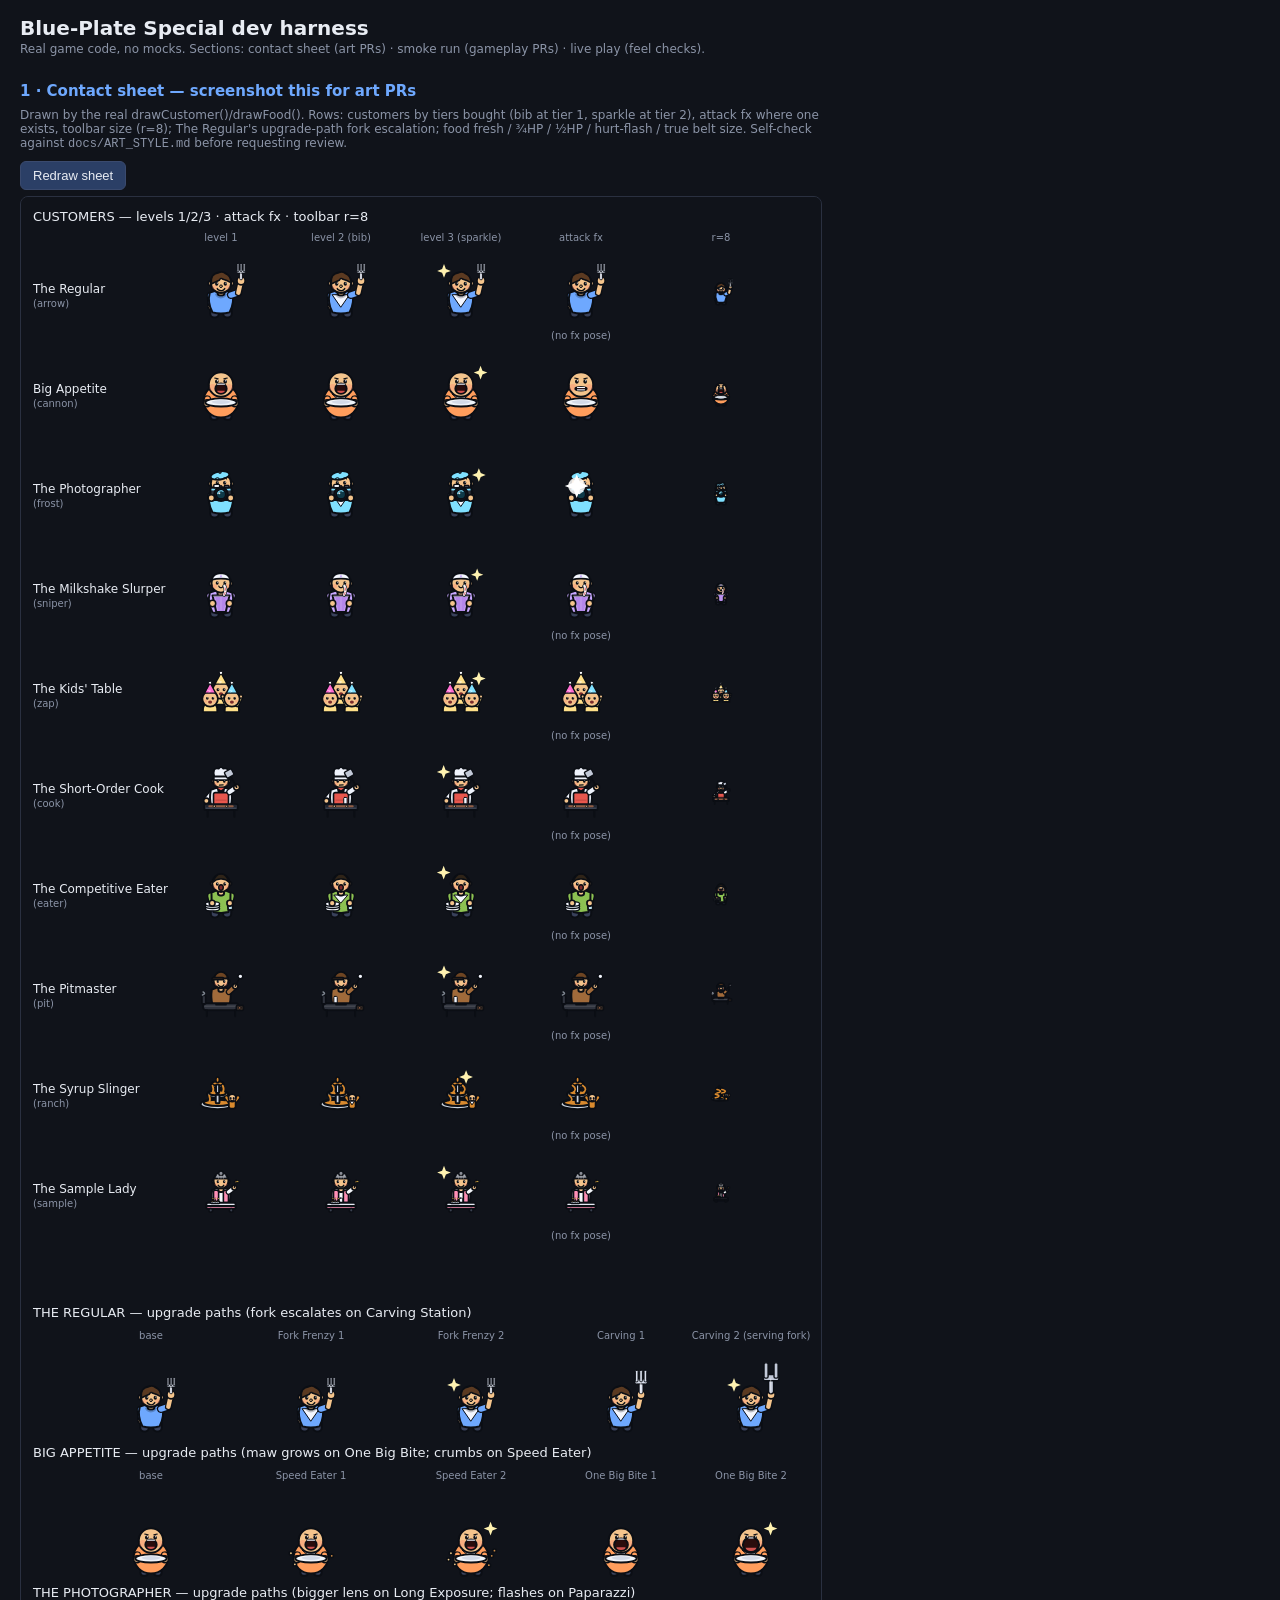
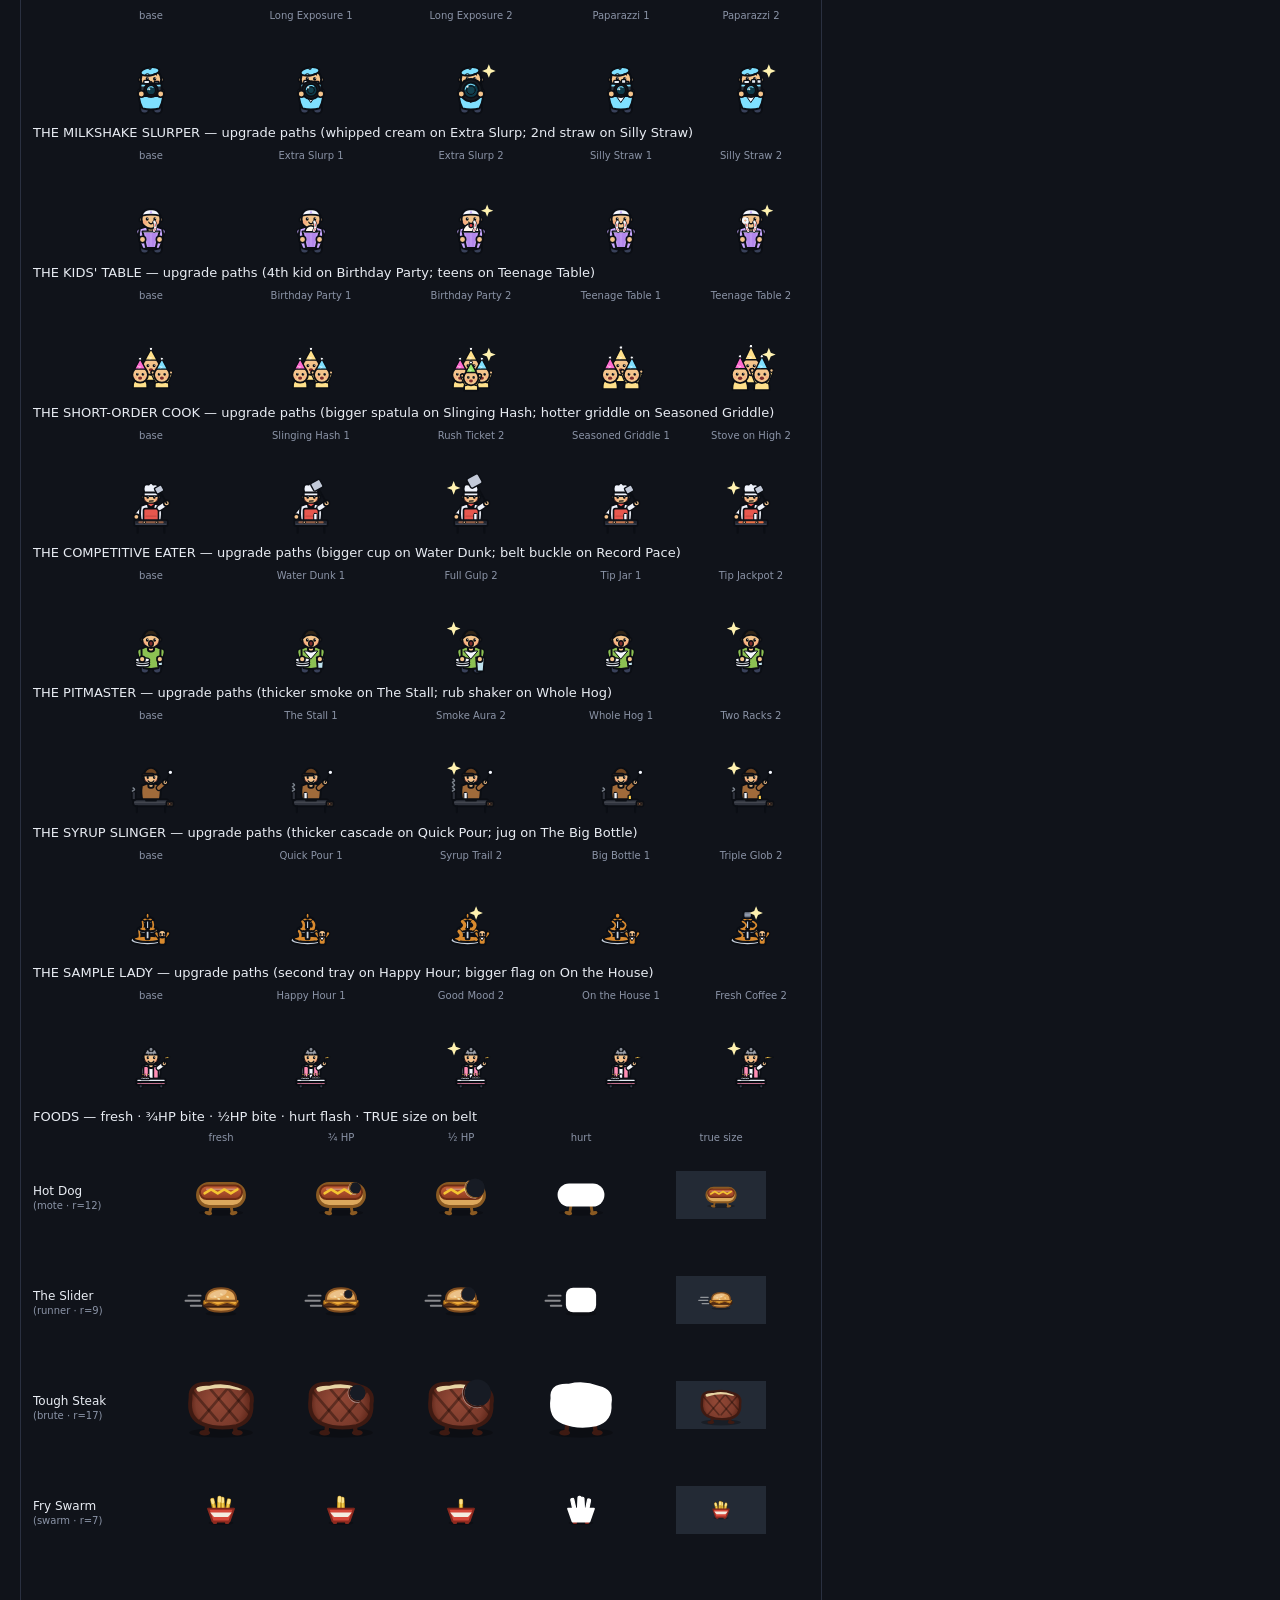
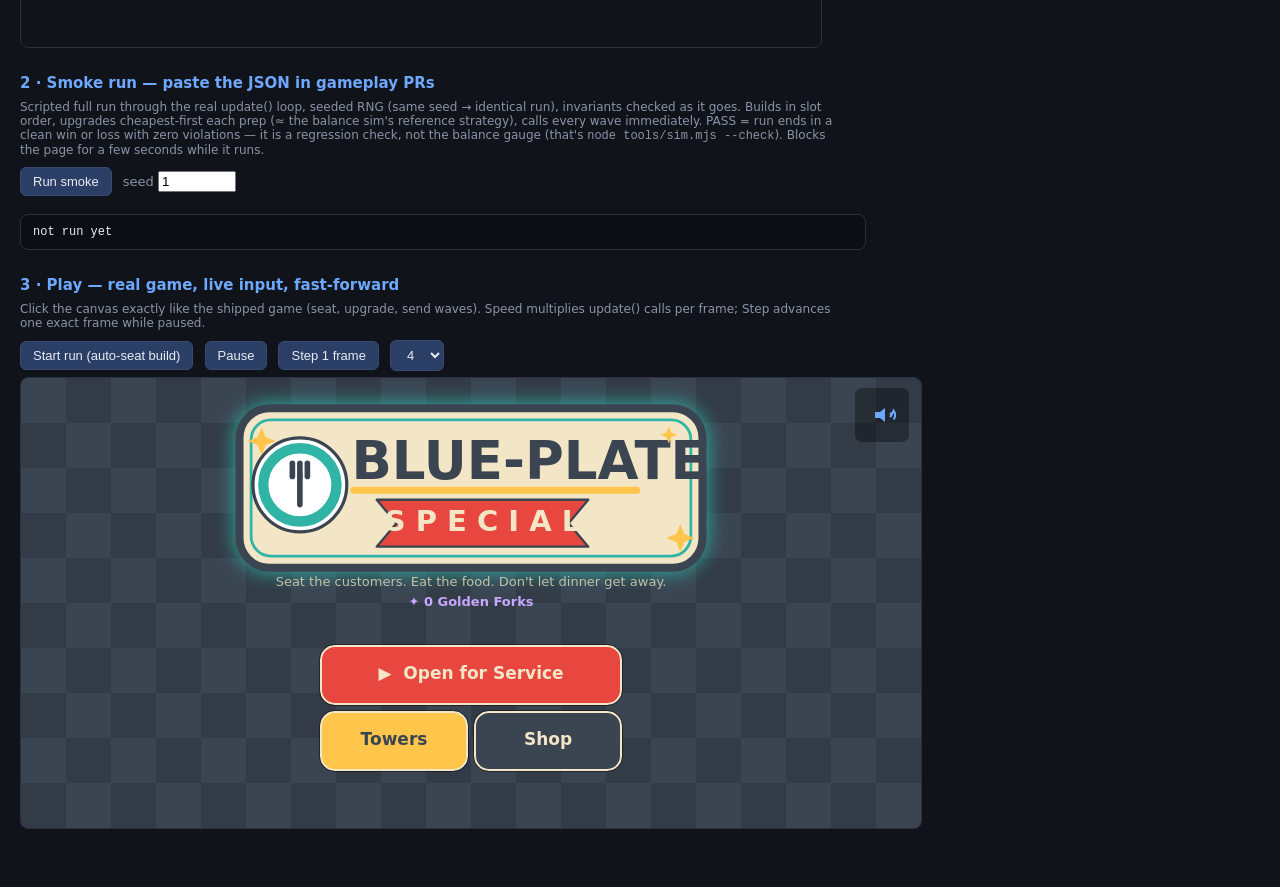
==== commit 34cc5ff0: "Stage 2 — the five reworked kits, save migration, copy + minimal art (Issue #103) PITMASTER: The Sta" ====
--- a/tools/dev/harness.html
+++ b/tools/dev/harness.html
@@ -255,7 +255,7 @@
     const ckY = 1820;
     title("THE SHORT-ORDER COOK — upgrade paths (bigger spatula on Slinging Hash; hotter griddle on Seasoned Griddle)", ckY);
     const ckCols = [130, 290, 450, 600, 730];
-    const ckHead = ["base", "Slinging Hash 1", "Rush Ticket 2", "Seasoned Griddle 1", "Order Up 2"];
+    const ckHead = ["base", "Slinging Hash 1", "Rush Ticket 2", "Seasoned Griddle 1", "Stove on High 2"];
     ckCols.forEach((x, i) => label(ckHead[i], x, ckY + 22));
     const ckStates = [
       { level: 1 },
@@ -267,68 +267,68 @@
     ckStates.forEach((st, i) => drawCustomer(ctx, "cook", ckCols[i], ckY + 92, 17, TOWER_BY_ID.cook.color, st));
 
     // --- The Competitive Eater (Roster Growth 1) — Slurper-derived table dressing ---
-    // Water Dunk grows the water cup (Solomon Method splits each bite); Record Pace
-    // raises the combo ceiling (Mustard Belt = a champion's buckle + bounty bonus).
+    // Water Dunk grows the water cup (t2 = the full-gulp speed tier); The Tip Jar
+    // keeps the champion's buckle (t2 = the every-fifth-kill tip jackpot).
     const ceY = 1960;
     title("THE COMPETITIVE EATER — upgrade paths (bigger cup on Water Dunk; belt buckle on Record Pace)", ceY);
     const ceCols = [130, 290, 450, 600, 730];
-    const ceHead = ["base", "Water Dunk 1", "Solomon 2", "Record Pace 1", "Mustard Belt 2"];
+    const ceHead = ["base", "Water Dunk 1", "Full Gulp 2", "Tip Jar 1", "Tip Jackpot 2"];
     ceCols.forEach((x, i) => label(ceHead[i], x, ceY + 22));
     const ceStates = [
       { level: 1 },
       { level: 2, path: "waterDunk", tier: 1 },
       { level: 3, path: "waterDunk", tier: 2 },
-      { level: 2, path: "recordPace", tier: 1 },
-      { level: 3, path: "recordPace", tier: 2 },
+      { level: 2, path: "tipJar", tier: 1 },
+      { level: 3, path: "tipJar", tier: 2 },
     ];
     ceStates.forEach((st, i) => drawCustomer(ctx, "eater", ceCols[i], ceY + 92, 17, TOWER_BY_ID.eater.color, st));
 
     // --- The Pitmaster (Roster Growth 2) — a lone obsessive behind an offset smoker ---
-    // The Stall thickens the chimney smoke (Burnt Ends carryover); Competition Rub
-    // adds the rub shaker (Probe Tender execute).
+    // The Stall thickens the chimney smoke (t2 = the ambient smoke aura); Whole
+    // Hog adds the rub shaker (t2 = the two-rack dual lock).
     const ptY = 2100;
-    title("THE PITMASTER — upgrade paths (thicker smoke on The Stall; rub shaker on Competition Rub)", ptY);
+    title("THE PITMASTER — upgrade paths (thicker smoke on The Stall; rub shaker on Whole Hog)", ptY);
     const ptCols = [130, 290, 450, 600, 730];
-    const ptHead = ["base", "The Stall 1", "Burnt Ends 2", "Competition Rub 1", "Probe Tender 2"];
+    const ptHead = ["base", "The Stall 1", "Smoke Aura 2", "Whole Hog 1", "Two Racks 2"];
     ptCols.forEach((x, i) => label(ptHead[i], x, ptY + 22));
     const ptStates = [
       { level: 1 },
       { level: 2, path: "theStall", tier: 1 },
       { level: 3, path: "theStall", tier: 2 },
-      { level: 2, path: "competitionRub", tier: 1 },
-      { level: 3, path: "competitionRub", tier: 2 },
+      { level: 2, path: "wholeHog", tier: 1 },
+      { level: 3, path: "wholeHog", tier: 2 },
     ];
     ptStates.forEach((st, i) => drawCustomer(ctx, "pit", ptCols[i], ptY + 92, 17, TOWER_BY_ID.pit.color, st));
 
-    // --- The Ranch Fountain (Roster Growth 2) — a tall fountain + tiny superfan ---
-    // Extra Dressing thickens the cascade; Wider Nozzle mounts the keg at t2.
+    // --- The Syrup Slinger (id `ranch`, Tower Rework) — a tall fountain + tiny superfan ---
+    // Quick Pour thickens the cascade; The Big Bottle mounts the jug at t2.
     const rnY = 2240;
-    title("THE RANCH FOUNTAIN — upgrade paths (thicker cascade on Extra Dressing; keg on Wider Nozzle)", rnY);
+    title("THE SYRUP SLINGER — upgrade paths (thicker cascade on Quick Pour; jug on The Big Bottle)", rnY);
     const rnCols = [130, 290, 450, 600, 730];
-    const rnHead = ["base", "Extra Dressing 1", "Ranch on Everything 2", "Wider Nozzle 1", "Ranch Keg 2"];
+    const rnHead = ["base", "Quick Pour 1", "Syrup Trail 2", "Big Bottle 1", "Triple Glob 2"];
     rnCols.forEach((x, i) => label(rnHead[i], x, rnY + 22));
     const rnStates = [
       { level: 1 },
-      { level: 2, path: "extraDressing", tier: 1 },
-      { level: 3, path: "extraDressing", tier: 2 },
-      { level: 2, path: "widerNozzle", tier: 1 },
-      { level: 3, path: "widerNozzle", tier: 2 },
+      { level: 2, path: "quickPour", tier: 1 },
+      { level: 3, path: "quickPour", tier: 2 },
+      { level: 2, path: "bigBottle", tier: 1 },
+      { level: 3, path: "bigBottle", tier: 2 },
     ];
     rnStates.forEach((st, i) => drawCustomer(ctx, "ranch", rnCols[i], rnY + 92, 17, TOWER_BY_ID.ranch.color, st));
 
-    // --- The Sample Lady (Roster Growth 2) — a demo cart with toothpick trays ---
-    // Costco Saturday stacks a second tray; Hard Sell raises a bigger flag.
+    // --- The Sample Lady (Tower Rework: pure support) — a demo cart with toothpick trays ---
+    // Happy Hour stacks a second tray; On the House raises a bigger flag.
     const smY = 2380;
-    title("THE SAMPLE LADY — upgrade paths (second tray on Costco Saturday; bigger flag on Hard Sell)", smY);
+    title("THE SAMPLE LADY — upgrade paths (second tray on Happy Hour; bigger flag on On the House)", smY);
     const smCols = [130, 290, 450, 600, 730];
-    const smHead = ["base", "Costco Saturday 1", "Loss Leader 2", "Hard Sell 1", "Bulk Buy 2"];
+    const smHead = ["base", "Happy Hour 1", "Good Mood 2", "On the House 1", "Fresh Coffee 2"];
     smCols.forEach((x, i) => label(smHead[i], x, smY + 22));
     const smStates = [
       { level: 1 },
-      { level: 2, path: "costcoSaturday", tier: 1 },
-      { level: 3, path: "costcoSaturday", tier: 2 },
-      { level: 2, path: "hardSell", tier: 1 },
-      { level: 3, path: "hardSell", tier: 2 },
+      { level: 2, path: "happyHour", tier: 1 },
+      { level: 3, path: "happyHour", tier: 2 },
+      { level: 2, path: "onTheHouse", tier: 1 },
+      { level: 3, path: "onTheHouse", tier: 2 },
     ];
     smStates.forEach((st, i) => drawCustomer(ctx, "sample", smCols[i], smY + 92, 17, TOWER_BY_ID.sample.color, st));
 
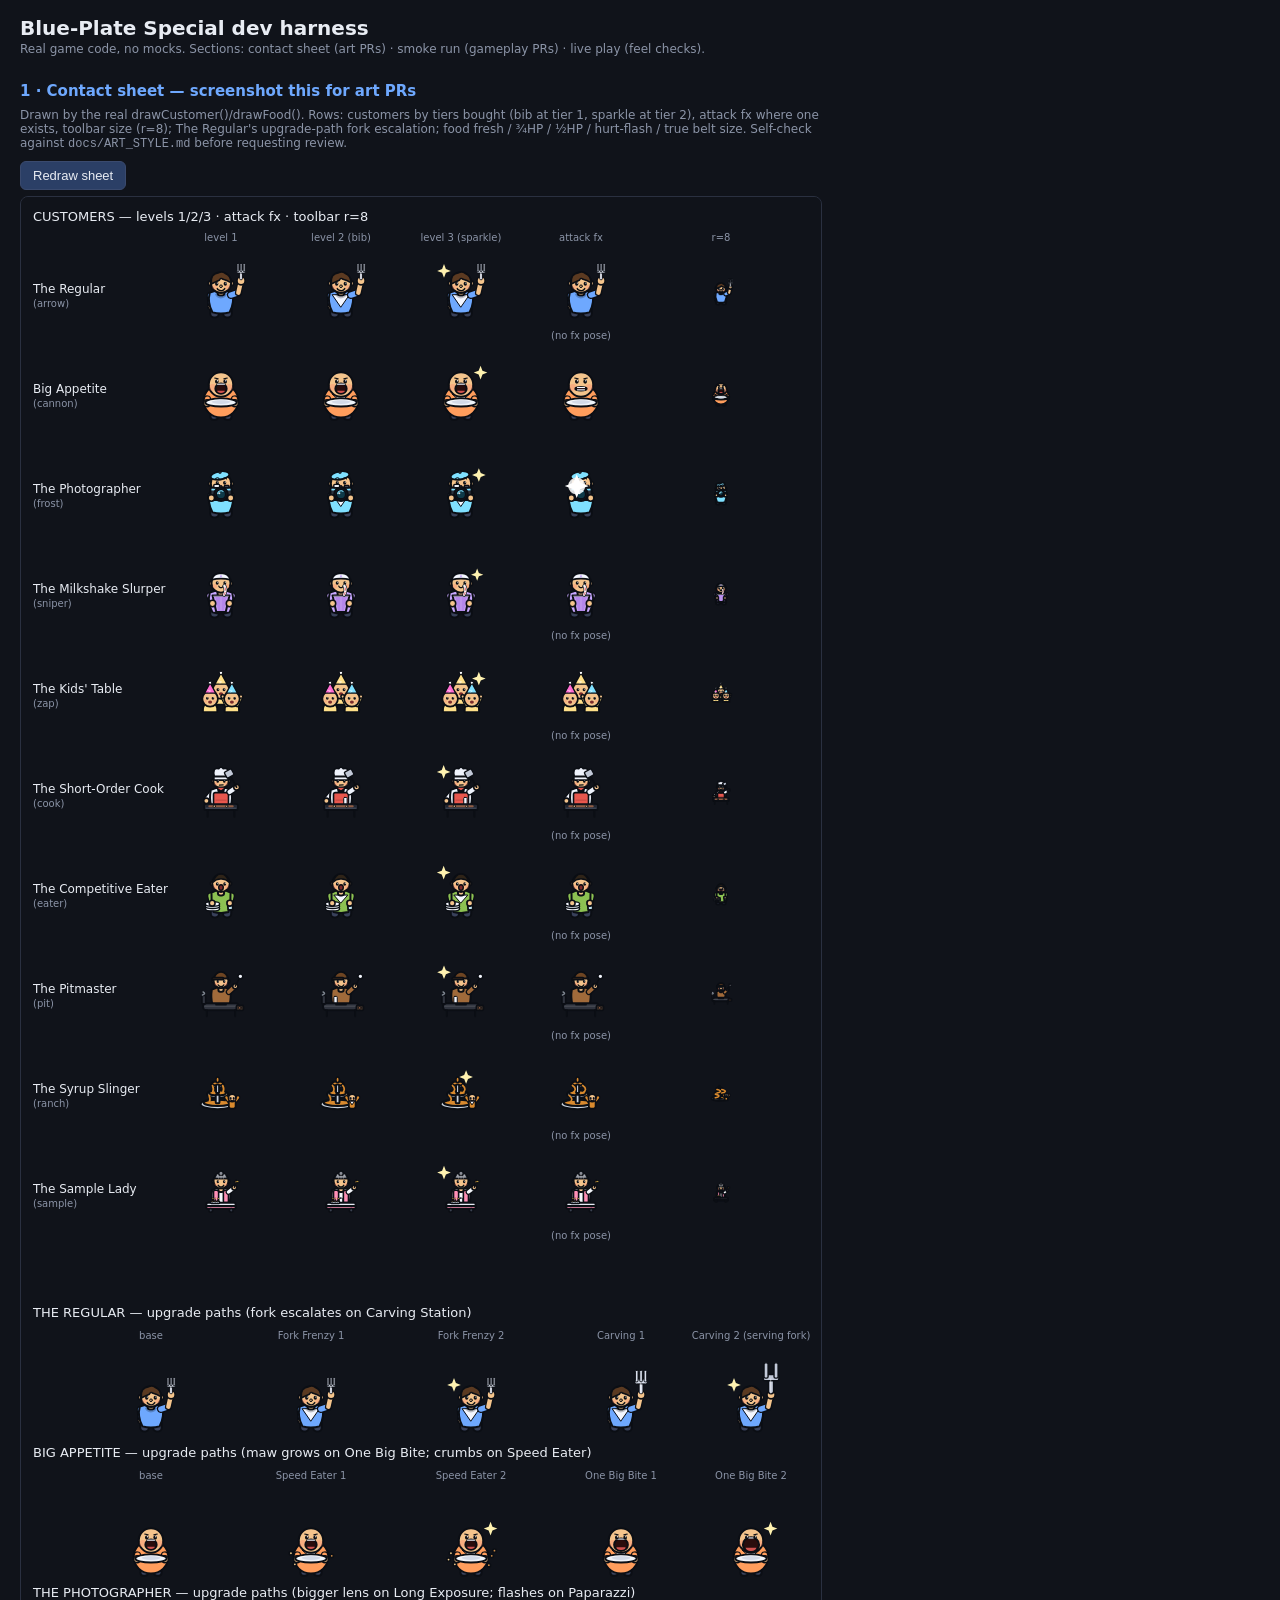
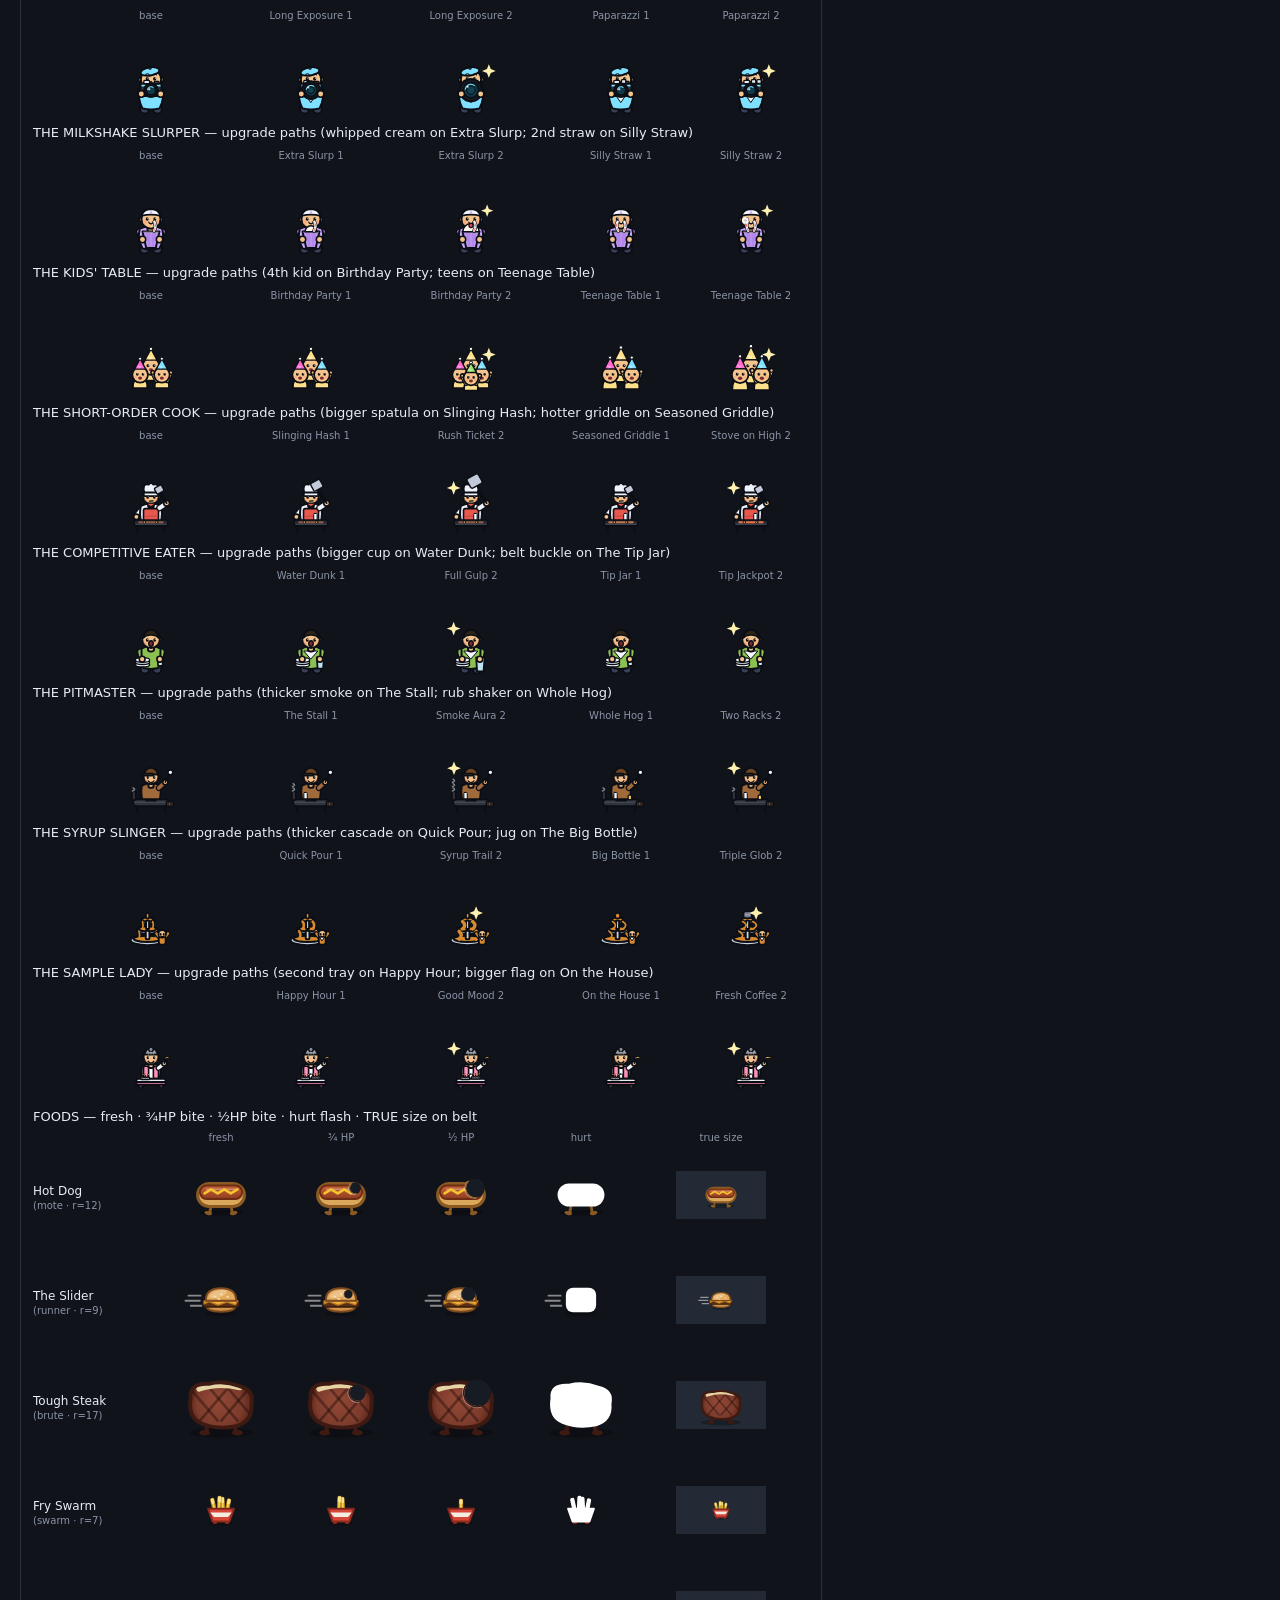
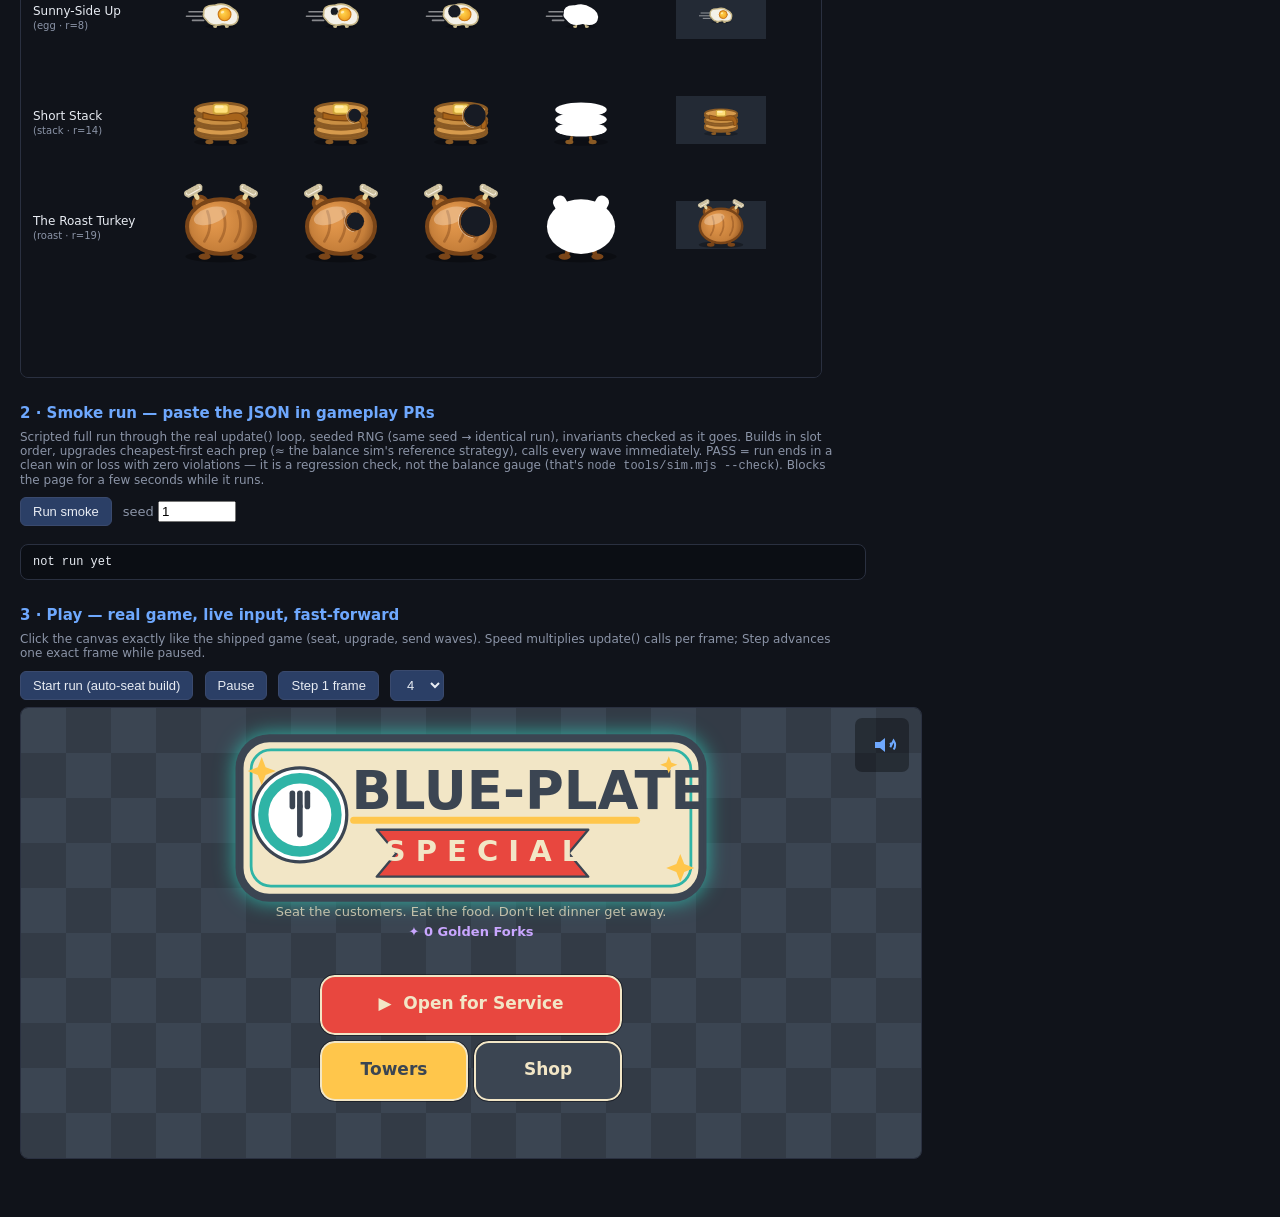
==== commit d83b133e: "Menu Expansion stage 1 — three new dishes (data + art, Issue #98) Doubles the belt roster from four " ====
--- a/tools/dev/harness.html
+++ b/tools/dev/harness.html
@@ -61,7 +61,7 @@
 <h2 id="sheet-title">1 · Contact sheet — screenshot this for art PRs</h2>
 <p class="hint">Drawn by the real drawCustomer()/drawFood(). Rows: customers by tiers bought (bib at tier 1, sparkle at tier 2), attack fx where one exists, toolbar size (r=8); The Regular's upgrade-path fork escalation; food fresh / ¾HP / ½HP / hurt-flash / true belt size. Self-check against <code>docs/ART_STYLE.md</code> before requesting review.</p>
 <button id="redraw-sheet">Redraw sheet</button>
-<canvas id="sheet-canvas" width="800" height="3050"></canvas>
+<canvas id="sheet-canvas" width="800" height="3380"></canvas>
 
 <!-- ============ 2) SMOKE RUN ============ -->
 <h2 id="smoke-title">2 · Smoke run — paste the JSON in gameplay PRs</h2>
@@ -270,7 +270,7 @@
     // Water Dunk grows the water cup (t2 = the full-gulp speed tier); The Tip Jar
     // keeps the champion's buckle (t2 = the every-fifth-kill tip jackpot).
     const ceY = 1960;
-    title("THE COMPETITIVE EATER — upgrade paths (bigger cup on Water Dunk; belt buckle on Record Pace)", ceY);
+    title("THE COMPETITIVE EATER — upgrade paths (bigger cup on Water Dunk; belt buckle on The Tip Jar)", ceY);
     const ceCols = [130, 290, 450, 600, 730];
     const ceHead = ["base", "Water Dunk 1", "Full Gulp 2", "Tip Jar 1", "Tip Jackpot 2"];
     ceCols.forEach((x, i) => label(ceHead[i], x, ceY + 22));
